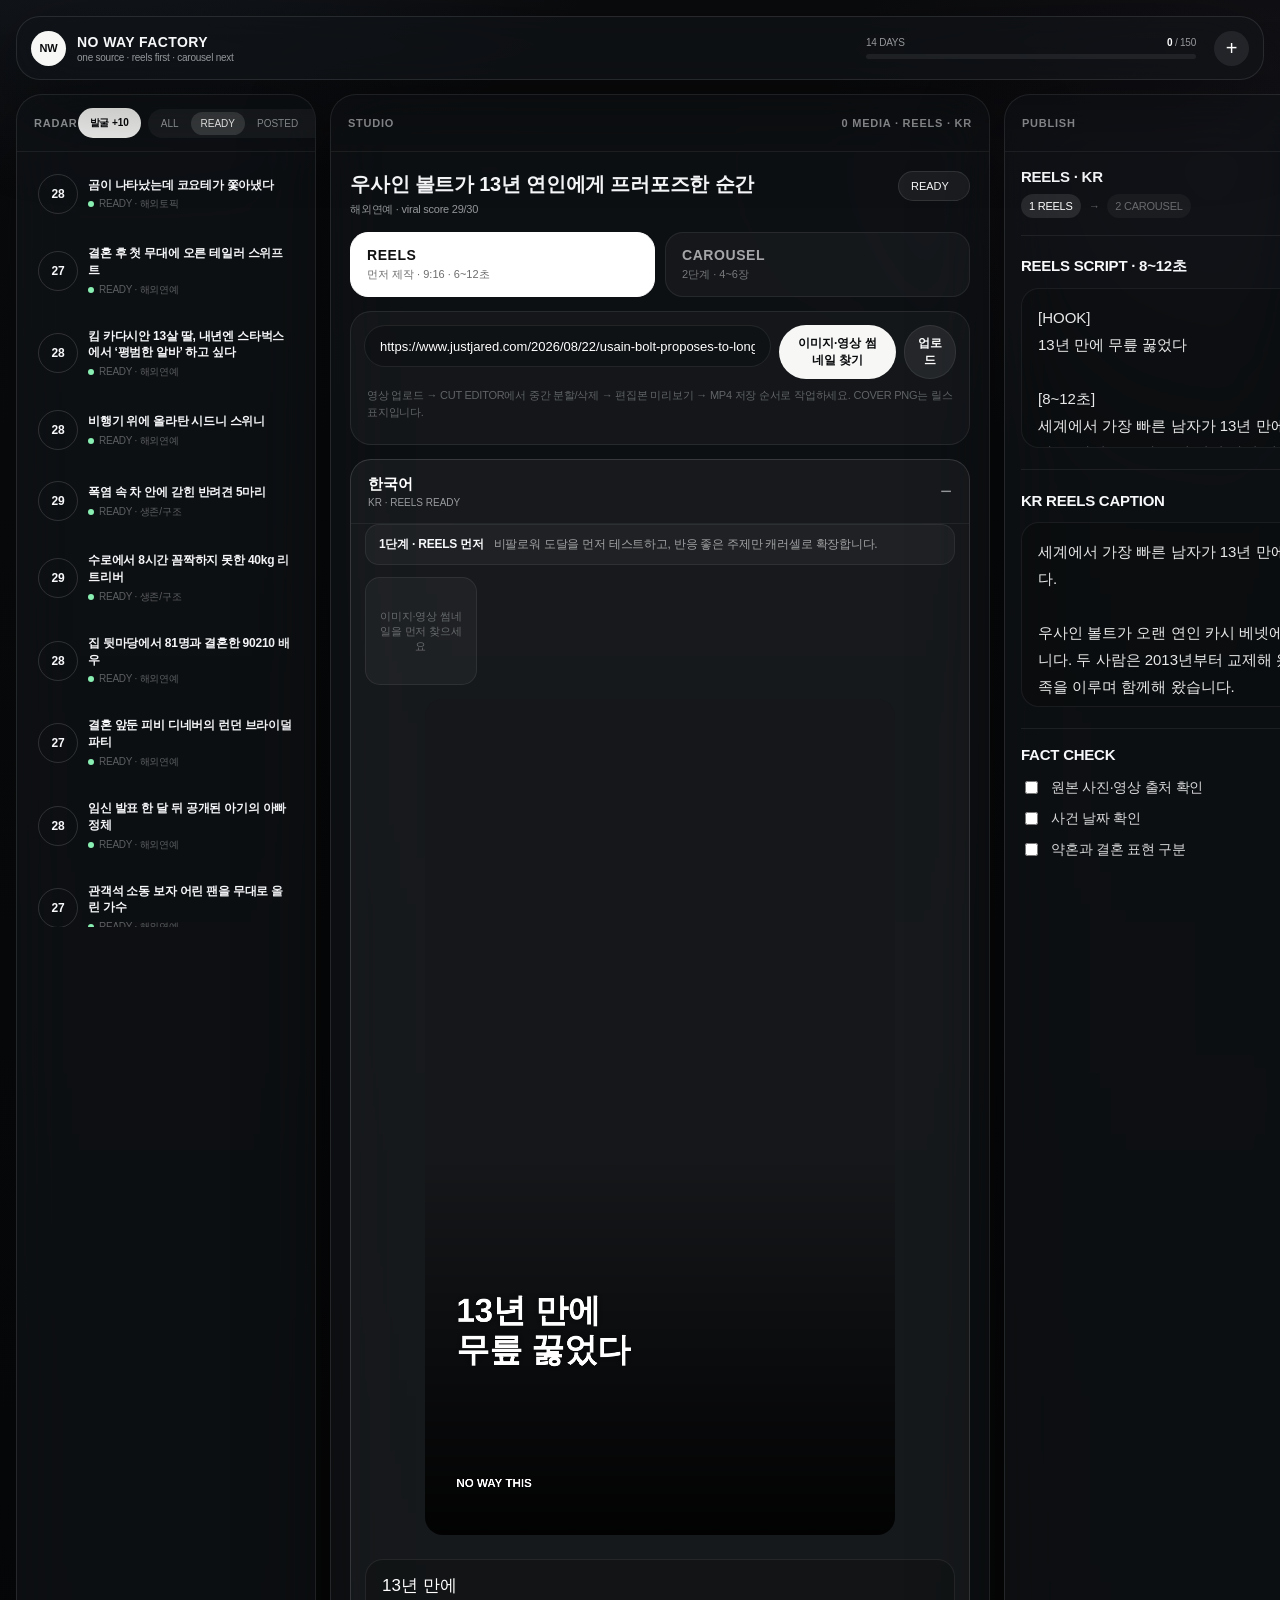
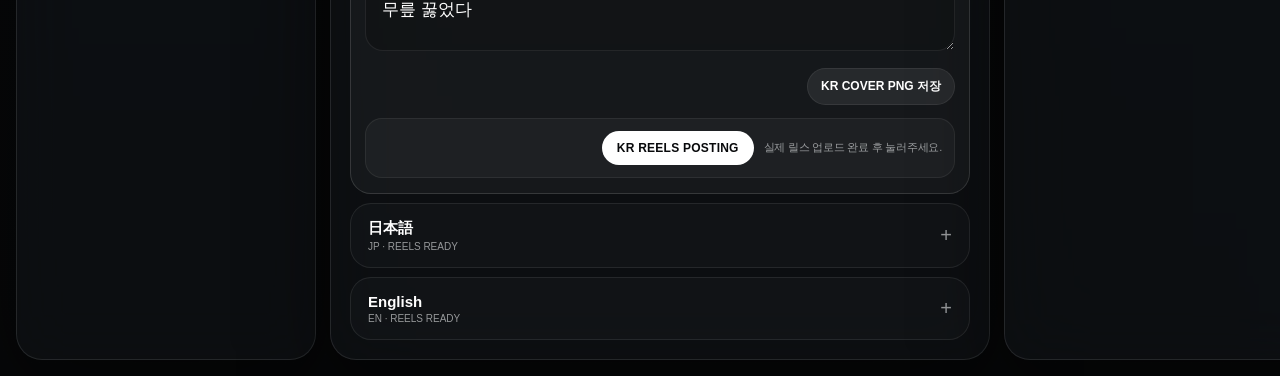
==== factory.html @ 7703262e "Load Aug 26 viral radar item" ====
<!doctype html>
<html lang="ko">
<head>
<meta charset="utf-8">
<meta name="viewport" content="width=device-width,initial-scale=1,viewport-fit=cover">
<meta name="theme-color" content="#08090b">
<title>NO WAY FACTORY</title>
<link rel="stylesheet" href="factory-v2.css?v=20260825-2140">
<link rel="stylesheet" href="factory-caption.css?v=20260825-2207">
<link rel="stylesheet" href="factory-posted.css?v=20260825-2217">
<link rel="stylesheet" href="factory-trash.css?v=20260825-2255">
<link rel="stylesheet" href="factory-lang3.css?v=20260825-2317">
<link rel="stylesheet" href="factory-discovery.css?v=20260825-2345">
<link rel="stylesheet" href="factory-format.css?v=20260825-2359">
<link rel="stylesheet" href="factory-video.css?v=20260826-0024">
<link rel="stylesheet" href="factory-editor-stable.css?v=20260826-0104">
<link rel="stylesheet" href="factory-carousel-all.css?v=20260826-0122">
<link rel="stylesheet" href="factory-mobile-ux.css?v=20260826-0723">
</head>
<body>
<div class="shell">
  <header class="top glass"><div class="brand"><div class="mark">NW</div><div><h1>NO WAY FACTORY</h1><p>one source · reels first · carousel next</p></div></div><div class="quota"><div class="quota-line"><span>14 DAYS</span><span><b id="count14">0</b> / 150</span></div><div class="track"><i id="quotaBar"></i></div></div><button class="circle" id="addBtn" aria-label="새 소재">+</button></header>
  <div class="layout"><aside class="panel glass radar"><div class="panel-head"><span>RADAR</span><div class="radar-head-actions"><button class="discover-btn" id="discoverBtn" onclick="discoverReadyTen()">발굴 +10</button><div class="segments"><button data-filter="ALL">ALL</button><button class="active" data-filter="READY">READY</button><button data-filter="POSTED">POSTED</button></div></div></div><div class="radar-list" id="radarList"></div></aside><main class="panel glass studio-panel"><div class="panel-head"><span>STUDIO</span><span id="imageCount">AUTO · MEDIA</span></div><div id="studio" class="studio"></div></main><aside class="panel glass publish-panel"><div class="panel-head"><span>PUBLISH</span><span id="publishState">READY</span></div><div id="publish" class="publish"></div></aside></div>
</div>
<div id="modal" class="modal"><div class="modal-card glass"><div class="modal-head"><h2>새 소재</h2><button class="circle" id="closeModal">×</button></div><div class="form"><label>제목<input id="newTitle" placeholder="무슨 일이 벌어졌는지 한 문장으로"></label><label>기사·원본 URL<input id="newSource" placeholder="https://..."></label><label>KR 헤드라인<textarea id="newKr" placeholder="한국어 · Enter로 줄바꿈"></textarea></label><label>JP 헤드라인<textarea id="newJp" placeholder="日本語 · Enterで改行"></textarea></label><label>EN 헤드라인<textarea id="newEn" placeholder="English · Enter for line breaks"></textarea></label><label>KR 캡션<textarea id="newCapKr" placeholder="권장 350~650자 · 첫줄 훅 → 사건 개요 → 디테일 → 팩트 → CTA"></textarea></label><label>JP 캡션<textarea id="newCapJp" placeholder="推奨 220〜500文字 · hook → context → detail → fact → CTA"></textarea></label><label>EN 캡션<textarea id="newCapEn" placeholder="Recommended 300–700 characters · hook → context → detail → fact → CTA"></textarea></label><div class="form-actions"><button class="primary" id="saveNew">추가하고 미디어 찾기</button></div></div></div></div>
<input id="fileInput" type="file" accept="image/*,video/*" hidden><div id="toast" class="toast"></div>
<script src="factory-v2.js?v=20260825-2140"></script><script src="factory-caption.js?v=20260825-2207"></script><script src="factory-posted.js?v=20260825-2255"></script><script src="factory-radar-20260825.js?v=20260825-2228"></script><script src="factory-radar-20260826.js?v=20260826-0757"></script><script src="factory-auto.js?v=20260826-0012"></script><script src="factory-live-radar.js?v=20260826-0356"></script><script src="factory-trash.js?v=20260825-2255"></script><script src="factory-lang3.js?v=20260825-2317"></script><script src="factory-discovery.js?v=20260826-0012"></script><script src="factory-workflow.js?v=20260825-2359"></script><script src="factory-video.js?v=20260826-0024"></script><script src="factory-editor-stable.js?v=20260826-0104"></script><script src="factory-reels-export-stable.js?v=20260826-0104"></script><script src="factory-carousel-all.js?v=20260826-0122"></script><script src="factory-carousel-savefix.js?v=20260826-0122"></script><script src="factory-mobile-ux.js?v=20260826-0723"></script>
</body></html>
---- factory-v2.css ----
:root{--bg:#07090b;--text:#f7f8fa;--muted:rgba(247,248,250,.58);--faint:rgba(247,248,250,.34);--line:rgba(255,255,255,.10);--glass:rgba(18,20,24,.60);--blue:#9fc6ff;--ok:#89efb2;--warn:#ffd786;--shadow:0 28px 90px rgba(0,0,0,.40)}
*{box-sizing:border-box}html{background:var(--bg)}body{margin:0;min-height:100vh;color:var(--text);font-family:-apple-system,BlinkMacSystemFont,"SF Pro Display","SF Pro Text","Helvetica Neue",Pretendard,Arial,sans-serif;background:radial-gradient(850px 560px at 8% -8%,rgba(89,119,158,.16),transparent 64%),radial-gradient(780px 560px at 100% 8%,rgba(110,91,133,.11),transparent 60%),linear-gradient(180deg,#0a0b0d,#060708);letter-spacing:-.015em}button,input,textarea,select{font:inherit}.shell{max-width:1640px;margin:auto;padding:16px}.glass{background:var(--glass);border:1px solid var(--line);box-shadow:var(--shadow);backdrop-filter:blur(32px) saturate(155%);-webkit-backdrop-filter:blur(32px) saturate(155%)}
.top{height:64px;position:sticky;top:10px;z-index:30;border-radius:24px;padding:0 14px;margin-bottom:14px;display:grid;grid-template-columns:1fr minmax(220px,330px) auto;gap:18px;align-items:center}.brand{display:flex;align-items:center;gap:11px}.mark{width:35px;height:35px;border-radius:50%;display:grid;place-items:center;background:#f7f8f6;color:#090a0c;font-size:11px;font-weight:900}.brand h1{font-size:14px;margin:0;letter-spacing:.03em}.brand p{font-size:10px;color:var(--muted);margin:2px 0 0}.quota-line{display:flex;justify-content:space-between;font-size:10px;color:var(--muted);margin-bottom:6px}.quota-line b{color:#fff}.track{height:5px;border-radius:999px;background:rgba(255,255,255,.07);overflow:hidden}.track i{display:block;width:0;height:100%;background:linear-gradient(90deg,#fff,#9fc6ff);border-radius:inherit}.circle,.primary,.soft,.tiny{border:0;cursor:pointer;transition:.18s}.circle{width:35px;height:35px;border-radius:50%;background:rgba(255,255,255,.08);color:#fff;font-size:20px}.circle:hover,.soft:hover{background:rgba(255,255,255,.14)}.primary{border-radius:999px;background:#f7f8f6;color:#08090b;padding:10px 15px;font-size:12px;font-weight:750}.primary:disabled{opacity:.45;cursor:wait}.soft{border:1px solid rgba(255,255,255,.07);border-radius:999px;background:rgba(255,255,255,.075);color:#fff;padding:9px 13px;font-size:12px;font-weight:650}.tiny{background:transparent;color:var(--blue);font-size:13px;padding:4px 0}.muted-small{font-size:11px;color:var(--muted)}
.layout{display:grid;grid-template-columns:300px minmax(660px,1fr) 430px;gap:14px}.panel{border-radius:26px;overflow:hidden;min-height:220px}.panel-head{height:57px;padding:0 17px;display:flex;align-items:center;justify-content:space-between;border-bottom:1px solid rgba(255,255,255,.07)}.panel-head>span{font-size:11px;color:var(--muted);font-weight:700;letter-spacing:.07em}.segments{display:flex;gap:2px;padding:3px;background:rgba(255,255,255,.05);border-radius:999px}.segments button{border:0;background:transparent;color:var(--muted);font-size:10px;padding:6px 10px;border-radius:999px;cursor:pointer}.segments button.active{background:rgba(255,255,255,.14);color:#fff}.radar-list{padding:8px;max-height:calc(100vh - 125px);overflow:auto}.radar-item{padding:13px 12px;border:1px solid transparent;border-radius:18px;cursor:pointer;margin-bottom:3px}.radar-item:hover{background:rgba(255,255,255,.04)}.radar-item.active{background:rgba(255,255,255,.075);border-color:rgba(255,255,255,.09)}.radar-row{display:flex;align-items:center;gap:10px}.score{width:40px;height:40px;border:1px solid rgba(255,255,255,.14);border-radius:50%;display:grid;place-items:center;font-size:12px;font-weight:750;flex:none}.radar-item.active .score{background:#f7f8f6;color:#090a0c}.radar-title{font-size:12px;font-weight:650;line-height:1.4}.radar-meta{margin-top:4px;color:var(--faint);font-size:10px}.dot{display:inline-block;width:6px;height:6px;border-radius:50%;margin-right:5px}.dot.READY{background:var(--ok)}.dot.HOLD{background:var(--warn)}.dot.POSTED{background:var(--blue)}.empty-list{padding:30px;color:var(--faint);font-size:11px;text-align:center}
.studio{padding:19px}.hero{display:flex;justify-content:space-between;align-items:flex-start;gap:12px;margin-bottom:15px}.hero h2{font-size:20px;line-height:1.3;margin:0 0 5px}.hero p{font-size:11px;color:var(--muted);margin:0}.status{appearance:none;border:1px solid var(--line);background:rgba(255,255,255,.06);color:#fff;border-radius:999px;padding:8px 12px;font-size:11px;outline:0}.source-box{border:1px solid rgba(255,255,255,.085);background:rgba(255,255,255,.032);border-radius:21px;padding:13px;margin-bottom:14px}.source-row{display:flex;gap:8px}.source-input{width:100%;height:42px;border:1px solid rgba(255,255,255,.08);background:rgba(0,0,0,.18);border-radius:999px;color:#fff;padding:0 15px;outline:0;font-size:13px}.source-hint{font-size:11px;color:var(--faint);margin:8px 3px 10px;line-height:1.55}.candidate-grid{display:grid;grid-template-columns:repeat(5,1fr);gap:8px;margin-top:10px}.candidate{height:108px;border-radius:15px;overflow:hidden;position:relative;border:1px solid rgba(255,255,255,.075);background:rgba(255,255,255,.035)}.candidate img{width:100%;height:100%;object-fit:cover;display:block}.candidate-badge{position:absolute;top:6px;left:6px;min-width:21px;text-align:center;padding:4px 6px;border-radius:999px;background:rgba(0,0,0,.62);color:#fff;font-size:9px;backdrop-filter:blur(8px)}.candidate-actions{position:absolute;left:6px;right:6px;bottom:6px;display:flex;gap:6px}.candidate-actions button{flex:1;border:1px solid rgba(255,255,255,.14);border-radius:999px;padding:7px 0;background:rgba(0,0,0,.67);color:#fff;font-size:10px;cursor:pointer;backdrop-filter:blur(8px)}.candidate-actions button.selected{background:#fff;color:#08090b;font-weight:800;border-color:#fff}.candidate-empty{display:grid;place-items:center;color:var(--faint);font-size:11px;padding:10px;text-align:center}
.preview-grid{display:grid;grid-template-columns:1fr 1fr;gap:12px}.preview-unit{min-width:0}.selection-head{display:flex;align-items:center;justify-content:space-between;margin:2px 2px 8px}.selection-head>div:first-child{display:flex;align-items:center;gap:8px}.selection-head b{font-size:13px}.selection-head span,.slide-count{font-size:11px;color:var(--muted)}.card{position:relative;aspect-ratio:4/5;border-radius:23px;overflow:hidden;background:#0b0d0f;border:1px solid rgba(255,255,255,.09);box-shadow:0 20px 60px rgba(0,0,0,.25)}.card canvas{width:100%;height:100%;display:block;touch-action:none}.lang{position:absolute;left:12px;top:12px;z-index:3;padding:6px 8px;border-radius:999px;background:rgba(0,0,0,.42);border:1px solid rgba(255,255,255,.08);font-size:10px}.drag-tip{position:absolute;right:12px;top:12px;z-index:3;padding:6px 8px;border-radius:999px;background:rgba(0,0,0,.3);font-size:9px;color:rgba(255,255,255,.62)}.selected-strip{display:flex;gap:7px;margin-top:8px;overflow-x:auto;padding:2px 1px 5px;min-height:64px}.slide-thumb{position:relative;width:52px;height:60px;flex:none;padding:0;border:1px solid rgba(255,255,255,.10);border-radius:10px;background:#111;overflow:hidden;cursor:pointer}.slide-thumb img{width:100%;height:100%;object-fit:cover}.slide-thumb span{position:absolute;right:4px;bottom:4px;width:17px;height:17px;border-radius:50%;display:grid;place-items:center;background:rgba(0,0,0,.75);color:#fff;font-size:8px}.slide-thumb.active{outline:2px solid #fff;outline-offset:1px}.no-selection{height:56px;display:flex;align-items:center;color:var(--faint);font-size:10px;padding-left:4px}.eyebrow{margin:15px 0 8px;color:var(--faint);font-size:11px;letter-spacing:.08em;text-transform:uppercase}.hook-row{display:flex;gap:7px;overflow:auto;padding-bottom:2px}.hook-row button{border:1px solid rgba(255,255,255,.07);background:rgba(255,255,255,.045);color:var(--muted);border-radius:999px;padding:10px 13px;font-size:13px;white-space:nowrap;cursor:pointer}.hook-row button.active{background:rgba(255,255,255,.13);color:#fff}.headline-grid{display:grid;grid-template-columns:1fr 1fr;gap:9px;margin-top:10px}.headline{width:100%;min-height:92px;border:1px solid rgba(255,255,255,.08);background:rgba(0,0,0,.17);border-radius:18px;color:#fff;padding:14px 16px;outline:0;resize:vertical;font-size:17px;line-height:1.45}.headline:focus,.source-input:focus,.caption:focus{border-color:rgba(255,255,255,.2)}.font-control{display:grid;grid-template-columns:auto 1fr auto;align-items:center;gap:10px;margin:8px 4px 0;color:var(--muted);font-size:11px}.font-control input[type=range]{width:100%;accent-color:#fff}.font-control output{min-width:42px;text-align:right;color:#fff;font-variant-numeric:tabular-nums}.download-row{display:flex;justify-content:flex-end;gap:8px;margin-top:13px}
.publish{padding:16px;max-height:calc(100vh - 125px);overflow:auto}.section{padding-bottom:17px;margin-bottom:17px;border-bottom:1px solid rgba(255,255,255,.07)}.section:last-child{border:0;margin:0}.section-head{display:flex;align-items:center;justify-content:space-between;margin-bottom:9px}.section-head b{font-size:15px}.caption{width:100%;min-height:185px;border:1px solid rgba(255,255,255,.065);background:rgba(0,0,0,.15);border-radius:18px;color:rgba(255,255,255,.91);padding:15px 16px;resize:vertical;outline:0;font-size:15px;line-height:1.8}.music{display:flex;align-items:center;justify-content:space-between;gap:8px;padding:11px 0;border-bottom:1px solid rgba(255,255,255,.05);font-size:14px}.music:last-child{border:0}.checks label{display:flex;align-items:center;gap:10px;padding:6px 0;font-size:14px;color:rgba(255,255,255,.84)}.checks input{accent-color:#fff}.guide{font-size:13px;line-height:1.85;color:var(--muted)}
.modal{position:fixed;inset:0;z-index:100;background:rgba(0,0,0,.68);backdrop-filter:blur(16px);display:none;align-items:center;justify-content:center;padding:18px}.modal.open{display:flex}.modal-card{width:min(620px,100%);max-height:92vh;overflow:auto;border-radius:30px;padding:20px}.modal-head{display:flex;align-items:center;justify-content:space-between;margin-bottom:15px}.modal-head h2{margin:0;font-size:18px}.form{display:grid;gap:10px}.form label{display:grid;gap:5px;color:var(--muted);font-size:11px}.form input,.form textarea{width:100%;border:1px solid rgba(255,255,255,.08);background:rgba(0,0,0,.18);color:#fff;border-radius:15px;padding:11px 12px;outline:0;font-size:13px}.form textarea{min-height:88px;resize:vertical}.two{display:grid;grid-template-columns:1fr 1fr;gap:8px}.form-actions{display:flex;justify-content:flex-end;margin-top:4px}.toast{position:fixed;left:50%;bottom:25px;z-index:150;transform:translate(-50%,18px);opacity:0;pointer-events:none;background:#f7f8f6;color:#090a0c;padding:10px 15px;border-radius:999px;font-size:12px;font-weight:750;transition:.2s}.toast.show{opacity:1;transform:translate(-50%,0)}
@media(max-width:1240px){.layout{grid-template-columns:260px 1fr}.publish-panel{grid-column:1/-1}.publish{max-height:none}.radar-list{max-height:700px}}
@media(max-width:760px){.shell{padding:8px}.top{top:6px;grid-template-columns:1fr auto}.quota{display:none}.brand p{display:none}.layout{display:block}.panel{margin-bottom:8px;border-radius:22px}.radar-list{max-height:260px}.studio{padding:13px}.source-row{display:grid;grid-template-columns:1fr auto auto}.candidate-grid{grid-template-columns:repeat(2,1fr)}.preview-grid{grid-template-columns:1fr}.card{border-radius:17px}.drag-tip{display:none}.headline-grid,.two{grid-template-columns:1fr}.headline{font-size:16px}.publish{max-height:none}.caption{font-size:16px}.font-control{font-size:12px}}
---- factory-caption.css ----
.caption-toolbar{display:flex;align-items:center;justify-content:space-between;gap:10px;margin:-1px 2px 9px}.caption-quality{display:flex;align-items:center;gap:7px;flex-wrap:wrap}.caption-count{font-size:12px;color:#fff;font-variant-numeric:tabular-nums}.quality-pill{font-size:10px;padding:4px 7px;border-radius:999px;border:1px solid rgba(255,255,255,.08);background:rgba(255,255,255,.05);color:var(--muted)}.quality-pill.good{color:var(--ok);border-color:rgba(137,239,178,.22);background:rgba(137,239,178,.07)}.quality-pill.short{color:var(--warn);border-color:rgba(255,215,134,.2);background:rgba(255,215,134,.06)}.quality-pill.long{color:#ffb3b3;border-color:rgba(255,155,155,.18);background:rgba(255,155,155,.06)}.caption-rule{font-size:10px;color:var(--faint)}.caption-format{border:0;background:transparent;color:var(--blue);font-size:12px;cursor:pointer;padding:4px 0;white-space:nowrap}.caption-format:hover{color:#fff}.caption-tip{margin-top:8px;padding:10px 11px;border-radius:13px;background:rgba(255,255,255,.035);border:1px solid rgba(255,255,255,.055);font-size:11px;line-height:1.65;color:var(--muted)}.caption-tip b{color:#fff;font-weight:650}.caption-progress{height:3px;background:rgba(255,255,255,.06);border-radius:999px;overflow:hidden;margin-top:8px}.caption-progress i{display:block;height:100%;border-radius:inherit;background:linear-gradient(90deg,#9fc6ff,#89efb2);transition:.2s}.caption-firstline{font-size:10px;color:var(--faint);margin-top:5px}.caption-benchmark{padding:13px;border-radius:16px;background:rgba(255,255,255,.03);border:1px solid rgba(255,255,255,.055);font-size:12px;line-height:1.75;color:var(--muted)}.caption-benchmark b{color:#fff}.caption-structure{display:grid;grid-template-columns:repeat(5,1fr);gap:5px;margin-top:9px}.caption-structure span{font-size:9px;text-align:center;padding:7px 4px;border-radius:9px;background:rgba(255,255,255,.04);color:var(--faint);border:1px solid rgba(255,255,255,.045)}@media(max-width:760px){.caption-toolbar{align-items:flex-start;flex-direction:column}.caption{min-height:260px}.caption-structure{grid-template-columns:repeat(3,1fr)}.caption-count{font-size:13px}.caption-format{font-size:13px}}
---- factory-posted.css ----
.radar-copy{min-width:0;flex:1}.posted-meta{display:flex;flex-wrap:wrap;gap:5px;margin-top:7px}.post-chip{display:inline-flex;align-items:center;justify-content:center;min-height:22px;padding:4px 7px;border-radius:999px;border:1px solid rgba(255,255,255,.10);background:rgba(255,255,255,.055);font-size:9px;font-weight:750;letter-spacing:.02em;color:rgba(255,255,255,.82)}.post-chip.kr{border-color:rgba(137,239,178,.22);color:#9df3bd;background:rgba(137,239,178,.07)}.post-chip.jp{border-color:rgba(159,198,255,.24);color:#acd0ff;background:rgba(159,198,255,.07)}.posted-history{border:1px solid rgba(255,255,255,.075);border-radius:18px;padding:14px!important;background:rgba(255,255,255,.025)}.posted-history-list{display:grid;gap:7px;margin-bottom:10px}.posted-history-row{display:grid;grid-template-columns:auto auto 1fr;align-items:center;gap:9px;min-height:34px;padding:6px 8px;border-radius:12px;background:rgba(255,255,255,.035);font-size:12px}.posted-history-row b{font-size:12px}.posted-history-row>span:last-child{justify-self:end;color:var(--muted);font-variant-numeric:tabular-nums}@media(max-width:760px){.post-chip{font-size:10px}.posted-history-row{font-size:13px}}
---- factory-trash.css ----
.trash-hover{position:absolute;right:12px;top:50%;transform:translateY(-50%) scale(.9);width:34px;height:34px;border:1px solid rgba(255,255,255,.16);border-radius:50%;background:rgba(255,255,255,.96);display:grid;place-items:center;opacity:0;pointer-events:none;transition:.18s;z-index:5}.radar-item:hover .trash-hover{opacity:1;pointer-events:auto;transform:translateY(-50%) scale(1)}.trash-hover svg{width:17px;height:17px;fill:#0b0c0e}.trash-modal{position:fixed;inset:0;z-index:1000;background:rgba(0,0,0,.68);backdrop-filter:blur(15px);display:none;align-items:center;justify-content:center;padding:18px}.trash-modal.open{display:flex}.trash-dialog{width:min(560px,100%);border-radius:28px;padding:22px}.trash-dialog h3{margin:0 0 8px;font-size:20px}.trash-dialog p{margin:0 0 16px;color:var(--muted);font-size:13px;line-height:1.6}.trash-reasons{display:flex;flex-wrap:wrap;gap:8px;margin-bottom:12px}.trash-reasons button{border:1px solid rgba(255,255,255,.09);background:rgba(255,255,255,.05);color:var(--muted);border-radius:999px;padding:9px 12px;cursor:pointer}.trash-reasons button.active{background:#fff;color:#090a0c;font-weight:750}.trash-dialog textarea{width:100%;min-height:110px;border:1px solid rgba(255,255,255,.08);background:rgba(0,0,0,.2);color:#fff;border-radius:16px;padding:13px;resize:vertical;outline:0}.trash-actions{display:flex;justify-content:flex-end;gap:8px;margin-top:12px}.trash-note{font-size:11px;line-height:1.55;color:var(--muted);margin-top:7px}.restore-btn{margin-top:9px;border:1px solid rgba(255,255,255,.1);background:rgba(255,255,255,.07);color:#fff;border-radius:999px;padding:7px 10px;font-size:11px;cursor:pointer}.posting-action{margin-top:12px;padding:13px;border:1px solid rgba(255,255,255,.08);background:rgba(255,255,255,.035);border-radius:18px;display:flex;align-items:center;justify-content:flex-end;gap:12px}.posting-action span{font-size:11px;color:var(--muted)}.posting-btn{border:0;border-radius:999px;padding:12px 22px;background:#fff;color:#090a0c;font-weight:850;cursor:pointer;letter-spacing:.02em}.posting-btn.posted{background:rgba(137,239,178,.13);color:var(--ok);border:1px solid rgba(137,239,178,.3)}
---- factory-lang3.css ----
.language-accordion{display:grid;gap:9px;margin-top:14px}.lang-acc-item{border:1px solid rgba(255,255,255,.085);background:rgba(255,255,255,.025);border-radius:21px;overflow:hidden}.lang-acc-item.open{background:rgba(255,255,255,.045);border-color:rgba(255,255,255,.14)}.lang-acc-head{width:100%;border:0;background:transparent;color:#fff;padding:15px 17px;display:flex;align-items:center;justify-content:space-between;text-align:left;cursor:pointer}.lang-acc-head span{display:grid;gap:3px}.lang-acc-head b{font-size:15px}.lang-acc-head small{font-size:10px;color:var(--muted);font-weight:500}.lang-acc-head i{font-style:normal;font-size:20px;color:var(--muted)}.lang-body{padding:0 14px 15px;border-top:1px solid rgba(255,255,255,.06)}.lang-hint{margin:12px 2px}.single-preview{max-width:520px;margin:14px auto 0}.single-headline{margin-top:10px}.status-static{display:inline-block}.posting-action{margin-top:13px;display:flex;align-items:center;gap:10px;padding:12px;border-radius:17px;background:rgba(255,255,255,.035);border:1px solid rgba(255,255,255,.07)}.posting-action span{font-size:11px;color:var(--muted);line-height:1.5}.posting-btn{border:0;border-radius:999px;background:#fff;color:#08090b;padding:10px 15px;font-size:12px;font-weight:800;cursor:pointer;white-space:nowrap}.posting-btn.posted{background:rgba(137,239,178,.13);color:#a7f5c3;border:1px solid rgba(137,239,178,.22)}.post-chip.en,.post-chip.kr,.post-chip.jp{display:inline-flex;align-items:center;padding:5px 8px;border-radius:999px;background:rgba(255,255,255,.07);font-size:10px;margin:3px 3px 0 0}.candidate-actions button{min-width:0}.posted-history-row{display:grid;grid-template-columns:auto 1fr auto;align-items:center;gap:8px;padding:8px 0;border-bottom:1px solid rgba(255,255,255,.05);font-size:12px}.posted-history-row:last-child{border:0}@media(max-width:760px){.lang-body{padding:0 10px 12px}.lang-acc-head{padding:14px}.single-preview{max-width:none}.posting-action{align-items:flex-start;flex-direction:column}}
---- factory-discovery.css ----
.radar-head-actions{display:flex;align-items:center;gap:7px}.discover-btn{border:1px solid rgba(255,255,255,.13);background:#f7f8f6;color:#090a0c;border-radius:999px;padding:7px 11px;font-size:10px;font-weight:850;letter-spacing:-.01em;cursor:pointer;white-space:nowrap;transition:.18s}.discover-btn:hover{transform:translateY(-1px);box-shadow:0 8px 24px rgba(255,255,255,.09)}.discover-btn:disabled{opacity:.48;cursor:wait;transform:none}.discover-btn .discover-spin{display:inline-block;width:9px;height:9px;margin-right:5px;border:1.5px solid rgba(0,0,0,.28);border-top-color:#090a0c;border-radius:50%;vertical-align:-1px;animation:discoverSpin .7s linear infinite}@keyframes discoverSpin{to{transform:rotate(360deg)}}.discovery-badge{display:inline-flex;align-items:center;gap:4px;margin-left:5px;color:var(--ok);font-size:9px;font-weight:750}.discovery-badge:before{content:'';width:5px;height:5px;border-radius:50%;background:var(--ok)}@media(max-width:760px){.panel-head{gap:7px}.radar-head-actions{gap:4px}.discover-btn{padding:7px 9px}.segments button{padding:6px 8px}}
---- factory-format.css ----
.format-switch{display:grid;grid-template-columns:1fr 1fr;gap:10px;margin:0 0 14px}.format-switch button{border:1px solid rgba(255,255,255,.08);background:rgba(255,255,255,.035);color:rgba(255,255,255,.62);border-radius:18px;padding:14px 16px;text-align:left;cursor:pointer}.format-switch button span{display:block;font-size:14px;font-weight:900;letter-spacing:.04em}.format-switch button small{display:block;margin-top:4px;font-size:11px;color:rgba(255,255,255,.42)}.format-switch button.active{background:#fff;color:#111;border-color:#fff}.format-switch button.active small{color:rgba(0,0,0,.58)}
.workflow-callout{display:flex;align-items:center;gap:10px;flex-wrap:wrap;padding:11px 13px;border-radius:14px;margin-bottom:12px;font-size:12px}.workflow-callout b{font-size:12px}.workflow-callout span{color:rgba(255,255,255,.58)}.workflow-callout.reels{background:rgba(94,156,255,.08);border:1px solid rgba(94,156,255,.16)}.workflow-callout.carousel{background:rgba(104,255,190,.07);border:1px solid rgba(104,255,190,.14)}
.format-reels .card,.reels-card{aspect-ratio:9/16;max-width:470px;margin-left:auto;margin-right:auto}.format-reels canvas{aspect-ratio:9/16}.carousel-builder{margin-top:12px;padding:12px;border:1px solid rgba(255,255,255,.07);border-radius:16px;background:rgba(255,255,255,.025)}.slide-copy{min-height:86px;margin-top:8px}.reel-script{min-height:160px}
.performance-grid{display:grid;grid-template-columns:1fr 1fr;gap:8px;margin-top:10px}.performance-grid label{font-size:11px;color:rgba(255,255,255,.55)}.performance-grid input{display:block;width:100%;margin-top:5px;border:1px solid rgba(255,255,255,.08);background:rgba(255,255,255,.04);color:#fff;border-radius:10px;padding:10px}.performance-actions{display:flex;gap:8px;flex-wrap:wrap;margin-top:12px}.expand-state{font-size:11px;padding:4px 8px;border-radius:999px;background:rgba(255,255,255,.05)}.expand-state.good{color:#86f5bd;background:rgba(76,221,142,.1)}.expand-state.watch{color:#ffd98b;background:rgba(255,190,70,.1)}.expand-state.muted{color:rgba(255,255,255,.42)}
.flow-mini{display:flex;align-items:center;gap:8px;font-size:11px;color:rgba(255,255,255,.35)}.flow-mini span{padding:6px 8px;border-radius:999px;background:rgba(255,255,255,.04)}.flow-mini span.active{color:#fff;background:rgba(255,255,255,.1)}.flow-mini span.done{color:#86f5bd;background:rgba(76,221,142,.09)}.format-chips{display:flex;align-items:center;gap:5px;margin-top:7px}.format-chips span{font-size:9px;font-weight:800;padding:3px 6px;border-radius:999px;background:rgba(255,255,255,.06);color:rgba(255,255,255,.45)}.format-chips span.done{color:#82efb5;background:rgba(80,220,145,.1)}.format-chips small{font-size:9px;color:rgba(255,255,255,.35)}
@media(max-width:760px){.format-switch{grid-template-columns:1fr}.performance-grid{grid-template-columns:1fr 1fr}.performance-actions button{flex:1}.format-reels .card,.reels-card{max-width:100%}}
.format-switch button b{display:block;font-size:14px;font-weight:900;letter-spacing:.04em}.workflow-callout{background:rgba(255,255,255,.035);border:1px solid rgba(255,255,255,.07)}.reel-candidates{display:grid;grid-template-columns:repeat(5,minmax(0,1fr));gap:8px;margin:12px 0}.reel-candidate{position:relative;border:1px solid rgba(255,255,255,.07);background:rgba(255,255,255,.03);padding:0;border-radius:12px;overflow:hidden;cursor:pointer;aspect-ratio:4/5}.reel-candidate img{width:100%;height:100%;object-fit:cover;display:block}.reel-candidate span{position:absolute;left:6px;bottom:6px;background:rgba(0,0,0,.66);color:#fff;border-radius:999px;padding:3px 6px;font-size:9px}.reel-candidate.selected{border:2px solid #fff}.reel-preview{width:min(470px,100%);margin:14px auto}.reel-preview canvas{width:100%;display:block;aspect-ratio:9/16;border-radius:18px;background:#15171a}.carousel-workflow{margin-top:14px;padding:14px;border:1px solid rgba(255,255,255,.07);border-radius:18px;background:rgba(255,255,255,.025)}
@media(max-width:760px){.reel-candidates{grid-template-columns:repeat(3,minmax(0,1fr))}}
---- factory-video.css ----
.video-player-box{margin:0 0 14px;padding:12px;border:1px solid rgba(255,255,255,.09);border-radius:18px;background:rgba(255,255,255,.035)}.video-player-head{display:flex;align-items:center;justify-content:space-between;gap:12px;margin-bottom:9px}.video-player-head b{font-size:12px}.video-player-head span{font-size:10px;color:rgba(255,255,255,.48);overflow:hidden;text-overflow:ellipsis;white-space:nowrap}.video-player-box video{display:block;width:100%;max-height:620px;aspect-ratio:9/16;object-fit:contain;background:#000;border-radius:14px}.video-player-actions{display:flex;align-items:center;gap:10px;flex-wrap:wrap;margin-top:10px}.video-player-actions span{font-size:10px;color:rgba(255,255,255,.45)}.video-cover-canvas{margin-top:12px}.reel-candidate{position:relative}.video-upload-badge{position:absolute;left:7px;top:7px;padding:4px 6px;border-radius:999px;background:rgba(0,0,0,.78);color:#fff;font-size:8px;font-weight:900;font-style:normal;letter-spacing:.08em;border:1px solid rgba(255,255,255,.18);pointer-events:none}.candidate-badge{white-space:nowrap}.source-hint.video-support{color:rgba(255,255,255,.7)}@media(max-width:760px){.video-player-box video{max-height:70vh}.video-player-actions .soft{width:100%}}
---- factory-editor-stable.css ----
.nwf-editor{margin:16px 0;padding:14px;border:1px solid rgba(255,255,255,.09);border-radius:18px;background:#111318;overflow:hidden}.nwf-edit-head,.nwf-edit-toolbar,.nwf-edit-foot,.nwf-preview-box{display:flex;align-items:center;justify-content:space-between;gap:12px}.nwf-edit-head>div{display:flex;flex-direction:column;gap:3px}.nwf-edit-head b{font-size:13px}.nwf-edit-head span,.nwf-edit-head small,.nwf-preview-box small,.nwf-edit-foot small{font-size:10px;color:rgba(255,255,255,.48)}.nwf-edit-head strong{font-size:12px;color:#fff}.nwf-edit-toolbar{margin:12px 0 10px;padding:8px;border-radius:12px;background:rgba(255,255,255,.035);justify-content:flex-start}.nwf-edit-toolbar span{flex:1}.nwf-edit-toolbar button{border:1px solid rgba(255,255,255,.08);background:rgba(255,255,255,.055);color:#fff;border-radius:9px;padding:8px 11px;font-size:10px;font-weight:800;cursor:pointer}.nwf-edit-toolbar button:first-child{background:#fff;color:#111}.nwf-preview-box{align-items:flex-start;margin-bottom:12px}.nwf-preview-box video{width:220px;max-height:390px;border-radius:14px;background:#000}.nwf-preview-box>div{flex:1;display:flex;flex-direction:column;gap:6px;padding-top:4px}.nwf-preview-box b{font-size:11px;line-height:1.55}.nwf-timeline-scroll{overflow-x:auto;overflow-y:hidden;padding:0 0 8px;scrollbar-width:thin}.nwf-ruler{height:24px;position:relative;border-bottom:1px solid rgba(255,255,255,.06)}.nwf-ruler i{position:absolute;top:5px;font-style:normal;font-size:8px;color:rgba(255,255,255,.35);transform:translateX(-50%)}.nwf-ruler i:after{content:"";position:absolute;width:1px;height:6px;background:rgba(255,255,255,.15);left:50%;top:10px}.nwf-track-wrap{position:relative;min-height:92px;padding-top:11px}.nwf-timeline-track{display:flex;align-items:stretch;height:72px;position:relative}.nwf-clip{position:relative;flex:0 0 auto;min-width:28px;height:68px;border:2px solid transparent;border-radius:9px;overflow:hidden;background-color:#24272d;background-repeat:repeat-x;background-position:center;background-size:auto 100%;cursor:pointer;box-shadow:inset 0 0 0 999px rgba(0,0,0,.22)}.nwf-clip+.nwf-clip{margin-left:3px}.nwf-clip.selected{border-color:#fff;box-shadow:inset 0 0 0 999px rgba(0,0,0,.08)}.nwf-clip>em{position:absolute;left:10px;top:7px;width:20px;height:20px;border-radius:99px;background:rgba(0,0,0,.65);display:flex;align-items:center;justify-content:center;color:#fff;font-size:9px;font-style:normal;font-weight:900}.nwf-clip-time{position:absolute;left:9px;bottom:7px;border-radius:6px;background:rgba(0,0,0,.65);padding:3px 5px;font-size:8px}.nwf-handle{position:absolute;z-index:5;top:0;bottom:0;width:12px;border:0;background:rgba(255,255,255,.95);cursor:ew-resize;opacity:0}.nwf-clip.selected .nwf-handle{opacity:1}.nwf-handle.left{left:0}.nwf-handle.right{right:0}.nwf-order{position:absolute;right:7px;top:7px;display:flex;gap:3px;opacity:0}.nwf-clip.selected .nwf-order{opacity:1}.nwf-order button{width:24px;height:24px;border:0;border-radius:6px;background:rgba(0,0,0,.64);color:#fff;font-size:10px;cursor:pointer}.nwf-order button:disabled{opacity:.3}.nwf-playhead{position:absolute;top:0;bottom:0;width:2px;background:#fff;pointer-events:none;z-index:20}.nwf-playhead i{position:absolute;width:12px;height:12px;border-radius:3px;background:#fff;left:-5px;top:-4px;transform:rotate(45deg)}.nwf-edit-foot{margin-top:12px;align-items:flex-end}.nwf-edit-foot>div{display:flex;flex-direction:column;gap:4px}.nwf-edit-foot b{font-size:10px}.nwf-export{border:0;border-radius:999px;background:#fff;color:#111;padding:11px 16px;font-size:11px;font-weight:900;cursor:pointer}.nwf-export:disabled{opacity:.5}.nwf-export-status{position:relative;overflow:hidden;margin-top:10px;min-height:30px;border-radius:10px;background:rgba(255,255,255,.035);display:flex;align-items:center}.nwf-export-status i{position:absolute;left:0;top:0;bottom:0;width:0;background:rgba(112,255,176,.14);transition:width .2s}.nwf-export-status span{position:relative;z-index:1;padding:7px 9px;font-size:9px;color:rgba(255,255,255,.46)}@media(max-width:760px){.nwf-edit-head{align-items:flex-start}.nwf-preview-box{flex-direction:column}.nwf-preview-box video{width:100%;max-height:52vh}.nwf-edit-toolbar{overflow-x:auto;justify-content:flex-start}.nwf-edit-toolbar button{white-space:nowrap}.nwf-edit-toolbar span{display:none}.nwf-edit-foot{flex-direction:column;align-items:stretch}.nwf-export{width:100%}.nwf-order{opacity:1}.nwf-handle{width:16px}.nwf-clip.selected .nwf-handle{opacity:1}}
---- factory-carousel-all.css ----
.carousel-all-editor{margin:18px 0 6px;padding:16px;border:1px solid rgba(255,255,255,.09);border-radius:20px;background:rgba(255,255,255,.025)}.carousel-all-head{display:flex;align-items:flex-start;justify-content:space-between;gap:14px;margin-bottom:14px}.carousel-all-head>div{display:flex;flex-direction:column;gap:4px}.carousel-all-head b{font-size:13px;letter-spacing:.02em}.carousel-all-head span{font-size:10px;color:rgba(255,255,255,.48);line-height:1.5}.carousel-all-count{display:flex;align-items:center;gap:6px;flex:0 0 auto}.carousel-all-count strong{font-size:18px}.carousel-all-count small{font-size:10px;color:rgba(255,255,255,.42)}.carousel-all-empty{padding:24px 16px;text-align:center;border:1px dashed rgba(255,255,255,.1);border-radius:16px;font-size:11px;color:rgba(255,255,255,.45);line-height:1.7}.carousel-slide-list{display:flex;flex-direction:column;gap:18px}.carousel-slide-editor{border:1px solid rgba(255,255,255,.08);border-radius:18px;background:rgba(255,255,255,.025);overflow:hidden}.carousel-slide-editor.active{border-color:rgba(255,255,255,.22)}.carousel-slide-top{display:flex;align-items:center;justify-content:space-between;gap:10px;padding:10px 12px;border-bottom:1px solid rgba(255,255,255,.06)}.carousel-slide-title{display:flex;align-items:center;gap:9px}.carousel-slide-num{width:26px;height:26px;border-radius:999px;background:#fff;color:#111;display:flex;align-items:center;justify-content:center;font-size:10px;font-weight:900}.carousel-slide-title>div{display:flex;flex-direction:column;gap:2px}.carousel-slide-title b{font-size:11px}.carousel-slide-title small{font-size:9px;color:rgba(255,255,255,.42)}.carousel-slide-actions{display:flex;align-items:center;gap:5px}.carousel-slide-actions button{height:30px;min-width:30px;padding:0 8px;border:1px solid rgba(255,255,255,.08);border-radius:9px;background:rgba(255,255,255,.05);color:#fff;font-size:10px;cursor:pointer}.carousel-slide-actions button:disabled{opacity:.25;cursor:default}.carousel-slide-actions .remove{color:#ffb0b0}.carousel-slide-body{display:grid;grid-template-columns:minmax(260px,44%) 1fr;gap:16px;padding:12px}.carousel-slide-preview{position:relative;min-width:0}.carousel-slide-canvas-wrap{position:relative;overflow:hidden;border-radius:14px;background:#111;aspect-ratio:4/5}.carousel-slide-canvas-wrap canvas{display:block;width:100%;height:100%;touch-action:none;cursor:grab}.carousel-slide-canvas-wrap canvas:active{cursor:grabbing}.carousel-slide-badge{position:absolute;left:9px;top:9px;padding:5px 7px;border-radius:8px;background:rgba(0,0,0,.62);backdrop-filter:blur(10px);font-size:9px;font-weight:800}.carousel-preview-tip{font-size:9px;color:rgba(255,255,255,.38);padding:7px 2px 0}.carousel-slide-edit{display:flex;flex-direction:column;gap:10px;min-width:0}.carousel-text-label{display:flex;flex-direction:column;gap:6px;font-size:9px;color:rgba(255,255,255,.48);text-transform:uppercase;letter-spacing:.08em}.carousel-slide-text{width:100%;min-height:104px;resize:vertical;box-sizing:border-box;border:1px solid rgba(255,255,255,.09);border-radius:13px;background:rgba(0,0,0,.18);color:#fff;padding:11px 12px;font:inherit;font-size:13px;line-height:1.5;outline:none}.carousel-slide-text:focus{border-color:rgba(255,255,255,.25)}.carousel-control-group{padding:11px 12px;border:1px solid rgba(255,255,255,.07);border-radius:13px;background:rgba(0,0,0,.12);display:flex;flex-direction:column;gap:10px}.carousel-control-title{display:flex;align-items:center;justify-content:space-between;gap:10px}.carousel-control-title b{font-size:10px}.carousel-control-title span{font-size:8px;color:rgba(255,255,255,.38)}.carousel-control{display:grid;grid-template-columns:94px minmax(0,1fr);align-items:center;gap:10px}.carousel-control>span{display:flex;align-items:center;justify-content:space-between;gap:6px;font-size:9px;color:rgba(255,255,255,.58)}.carousel-control output{font-size:9px;font-weight:800;color:#fff}.carousel-control input[type=range]{width:100%;min-width:0;accent-color:#fff}.carousel-align{display:grid;grid-template-columns:repeat(3,1fr);gap:5px}.carousel-align button,.carousel-crop-row button{border:1px solid rgba(255,255,255,.08);background:rgba(255,255,255,.05);color:#fff;border-radius:9px;padding:7px 9px;font-size:9px;cursor:pointer}.carousel-align button.active{background:#fff;color:#111;font-weight:800}.carousel-crop-row{display:flex;align-items:center;gap:7px;flex-wrap:wrap}.carousel-slide-save{margin-top:auto;display:flex;gap:7px}.carousel-slide-save button{flex:1;border:1px solid rgba(255,255,255,.08);background:rgba(255,255,255,.07);color:#fff;border-radius:10px;padding:10px;font-size:10px;cursor:pointer}.carousel-all-editor+.carousel-workflow,.carousel-workflow{display:none!important}.carousel-all-mode .single-preview,.carousel-all-mode .hook-row,.carousel-all-mode textarea.single-headline,.carousel-all-mode .font-control,.carousel-all-mode .eyebrow{display:none!important}.carousel-all-mode .download-row{margin-top:14px}.carousel-all-mode .download-row:before{content:'선택한 슬라이드 전체 저장';font-size:9px;color:rgba(255,255,255,.42);margin-right:8px}@media(max-width:760px){.carousel-all-editor{padding:12px}.carousel-all-head{align-items:center}.carousel-slide-body{grid-template-columns:1fr}.carousel-slide-canvas-wrap{max-width:390px;margin:0 auto;width:100%}.carousel-slide-actions button{padding:0 7px}.carousel-slide-text{min-height:92px}.carousel-control{grid-template-columns:82px minmax(0,1fr)}}
---- factory-mobile-ux.css ----
/* Mobile-first usability layer */
.carousel-all-head-actions{display:flex!important;flex-direction:column!important;align-items:flex-end!important;gap:6px!important;margin-left:auto}.carousel-all-head-actions button{border:0;border-radius:999px;background:#fff;color:#0b0c0e;min-height:40px;padding:0 15px;font-size:11px;font-weight:850;cursor:pointer}.save-ready{font-size:9px!important;color:rgba(255,255,255,.42)!important}.save-ready.ready{color:#89efb2!important}.mobile-flow-guide{display:none}.mobile-carousel-bar,.photo-fallback{display:none}
@media(max-width:900px),(pointer:coarse){
 html{scroll-padding-top:72px}.shell{padding:7px 7px calc(12px + env(safe-area-inset-bottom))}.top{height:56px;top:5px;border-radius:18px;padding:0 10px;margin-bottom:8px}.mark{width:34px;height:34px}.brand h1{font-size:13px}.circle{width:42px;height:42px}.layout{display:flex!important;flex-direction:column;gap:8px}.radar{order:0}.studio-panel{order:1}.publish-panel{order:2}.panel{border-radius:20px;margin-bottom:0}.panel-head{height:48px;padding:0 13px}.radar-list{display:flex;gap:8px;max-height:none!important;overflow-x:auto;overflow-y:hidden;padding:8px;scroll-snap-type:x proximity;-webkit-overflow-scrolling:touch}.radar-item{min-width:228px;max-width:260px;margin:0;padding:11px;scroll-snap-align:start}.score{width:36px;height:36px}.radar-title{font-size:12px}.studio{padding:11px}.hero{margin-bottom:10px}.hero h2{font-size:17px}.hero p{font-size:10px}.status{min-height:40px}.source-box{padding:10px;border-radius:16px}.source-row{display:grid!important;grid-template-columns:1fr 1fr!important;gap:7px}.source-input{grid-column:1/-1;height:44px;border-radius:13px}.source-row .primary,.source-row .soft{width:100%;min-height:44px;border-radius:13px;padding:8px 10px}.source-hint{font-size:10px;line-height:1.45;margin:7px 2px}.candidate-grid{display:flex!important;gap:8px;overflow-x:auto;padding:2px 1px 8px;margin-top:8px;scroll-snap-type:x proximity;-webkit-overflow-scrolling:touch}.candidate{width:132px!important;min-width:132px;height:118px;scroll-snap-align:start;border-radius:14px}.candidate-actions{left:5px;right:5px;bottom:5px}.candidate-actions button{min-height:36px;font-size:11px}.format-switch{position:sticky;top:66px;z-index:22;backdrop-filter:blur(22px);-webkit-backdrop-filter:blur(22px);border-radius:16px!important}.format-switch button{min-height:50px}.lang-acc-head{min-height:52px;padding:0 12px!important}.carousel-all-editor{margin:12px -2px 4px;padding:10px;border-radius:17px}.mobile-flow-guide{display:flex;align-items:center;justify-content:center;gap:5px;margin:0 0 12px;padding:9px 7px;border-radius:13px;background:rgba(255,255,255,.035);overflow-x:auto;white-space:nowrap}.mobile-flow-guide span{display:flex;align-items:center;gap:5px;color:rgba(255,255,255,.38);font-size:9px}.mobile-flow-guide span b{width:20px;height:20px;display:grid;place-items:center;border-radius:50%;background:rgba(255,255,255,.08);font-size:9px}.mobile-flow-guide .done,.mobile-flow-guide .active{color:#fff}.mobile-flow-guide .done b{background:rgba(137,239,178,.15);color:#89efb2}.mobile-flow-guide .active b{background:#fff;color:#111}.mobile-flow-guide i{color:rgba(255,255,255,.2);font-style:normal}.carousel-all-head{display:grid;grid-template-columns:1fr auto;align-items:start;gap:8px;margin-bottom:12px}.carousel-all-head>div:first-child span{font-size:9px}.carousel-all-count{display:none}.carousel-all-head-actions{grid-column:1/-1;width:100%;display:grid!important;grid-template-columns:1fr auto!important;align-items:center!important}.carousel-all-head-actions .save-ready{justify-self:start}.carousel-all-head-actions button{min-height:46px;padding:0 16px;font-size:12px}.carousel-slide-list{gap:13px}.carousel-slide-editor{border-radius:16px;overflow:visible}.carousel-slide-top{position:sticky;top:66px;z-index:12;background:rgba(15,17,20,.94);backdrop-filter:blur(18px);-webkit-backdrop-filter:blur(18px);border-radius:16px 16px 0 0;padding:9px 10px}.carousel-slide-num{width:30px;height:30px}.carousel-slide-title b{font-size:12px}.carousel-slide-title small{font-size:9px}.carousel-slide-actions{gap:4px}.carousel-slide-actions button{height:40px;min-width:40px;padding:0 8px;font-size:10px}.carousel-slide-actions .remove{min-width:auto}.carousel-slide-body{display:block!important;padding:9px}.carousel-slide-canvas-wrap{max-width:none!important;width:100%;border-radius:14px}.carousel-slide-preview{margin-bottom:10px}.carousel-preview-tip{text-align:center;padding:6px 0 0;font-size:9px}.carousel-slide-edit{gap:9px}.carousel-text-label{font-size:10px}.carousel-slide-text{min-height:96px!important;border-radius:12px;padding:12px;font-size:16px;line-height:1.45}.carousel-control-group{padding:10px;border-radius:12px;gap:12px}.carousel-control-title b{font-size:11px}.carousel-control-title span{font-size:9px}.carousel-control{grid-template-columns:1fr!important;gap:7px}.carousel-control>span{font-size:11px}.carousel-control output{font-size:11px}.carousel-control input[type=range]{height:28px}.carousel-align{gap:6px}.carousel-align button,.carousel-crop-row button{min-height:44px;padding:0 12px;font-size:11px}.carousel-crop-row{display:grid;grid-template-columns:1fr 1fr}.carousel-crop-row button:last-child{grid-column:1/-1}.carousel-slide-save button{min-height:48px;border-radius:12px;background:#fff;color:#111;font-size:12px;font-weight:850}.carousel-all-mode .download-row{display:none!important}.publish{padding:12px}.section{padding-bottom:14px;margin-bottom:14px}.caption{min-height:160px;border-radius:14px;padding:13px;font-size:16px;line-height:1.65}.checks label{min-height:40px}.posting-action{padding:10px!important}.posting-btn{min-height:46px!important}.toast{bottom:calc(88px + env(safe-area-inset-bottom));max-width:calc(100vw - 28px);text-align:center;white-space:normal}.has-mobile-carousel-bar{padding-bottom:calc(86px + env(safe-area-inset-bottom))}.mobile-carousel-bar{display:flex;position:fixed;left:8px;right:8px;bottom:calc(7px + env(safe-area-inset-bottom));z-index:120;align-items:center;justify-content:space-between;gap:12px;padding:9px 9px 9px 13px;border:1px solid rgba(255,255,255,.13);border-radius:18px;background:rgba(14,16,19,.92);box-shadow:0 18px 60px rgba(0,0,0,.55);backdrop-filter:blur(24px);-webkit-backdrop-filter:blur(24px)}.mobile-carousel-bar>div{display:flex;flex-direction:column;gap:2px}.mobile-carousel-bar small{font-size:9px;color:rgba(255,255,255,.5)}.mobile-carousel-bar b{font-size:12px}.mobile-carousel-bar button{min-width:150px;min-height:48px;border:0;border-radius:13px;background:#fff;color:#0a0b0d;font-size:12px;font-weight:900}.photo-fallback{display:flex;position:fixed;inset:0;z-index:300;background:rgba(0,0,0,.78);padding:12px;align-items:flex-end;backdrop-filter:blur(14px);-webkit-backdrop-filter:blur(14px)}.photo-fallback-card{width:100%;max-height:88vh;overflow:auto;border-radius:22px 22px 12px 12px;background:#141619;border:1px solid rgba(255,255,255,.13);padding:14px}.photo-fallback-head{position:sticky;top:-14px;z-index:3;display:flex;align-items:center;justify-content:space-between;background:#141619;padding:12px 2px}.photo-fallback-head>div{display:flex;flex-direction:column;gap:4px}.photo-fallback-head b{font-size:16px}.photo-fallback-head span{font-size:11px;color:rgba(255,255,255,.55)}.photo-fallback-head button{width:42px;height:42px;border:0;border-radius:50%;background:rgba(255,255,255,.08);color:#fff;font-size:22px}.photo-fallback-list{display:grid;gap:16px}.photo-fallback-list>div{display:grid;gap:7px}.photo-fallback-list span{font-size:11px;font-weight:800}.photo-fallback-list img{width:100%;border-radius:15px;display:block;-webkit-touch-callout:default}.photo-fallback-list a{display:grid;place-items:center;min-height:44px;border-radius:12px;background:rgba(255,255,255,.08);color:#fff;text-decoration:none;font-size:11px}
}
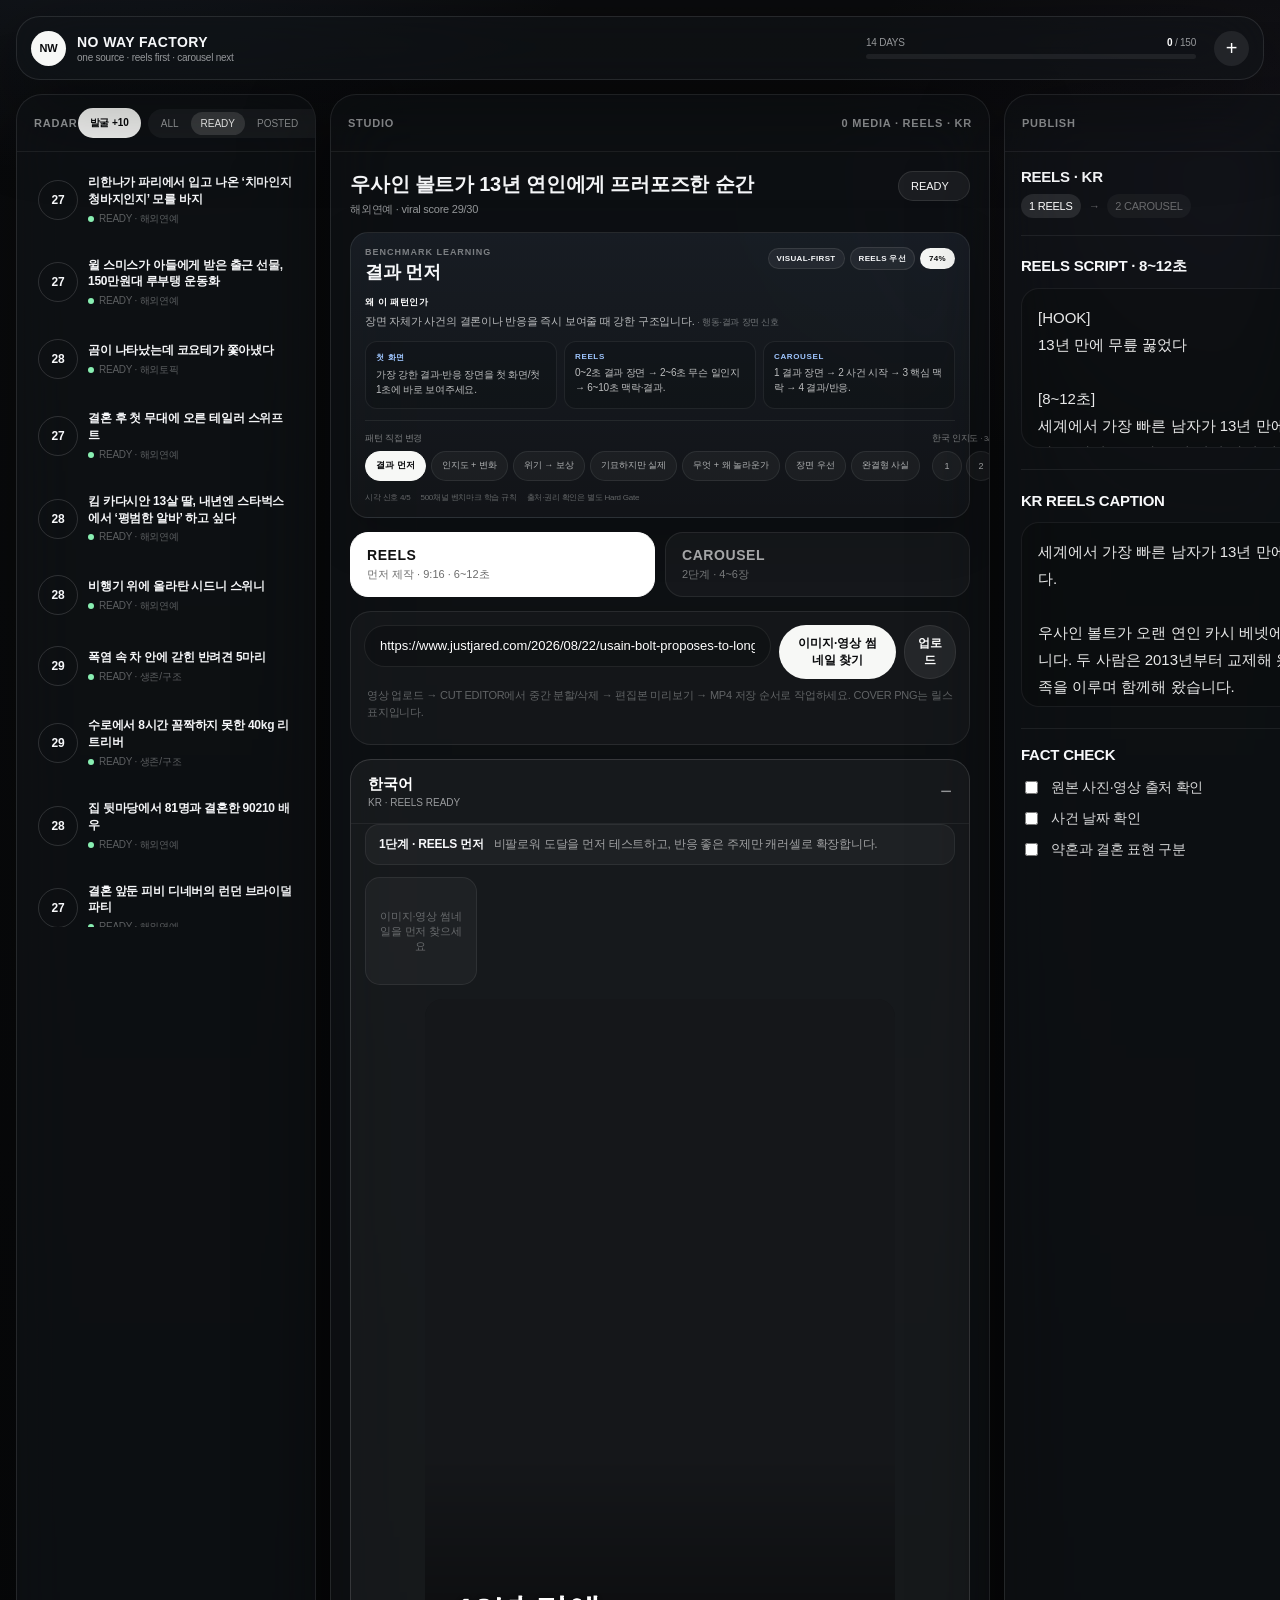
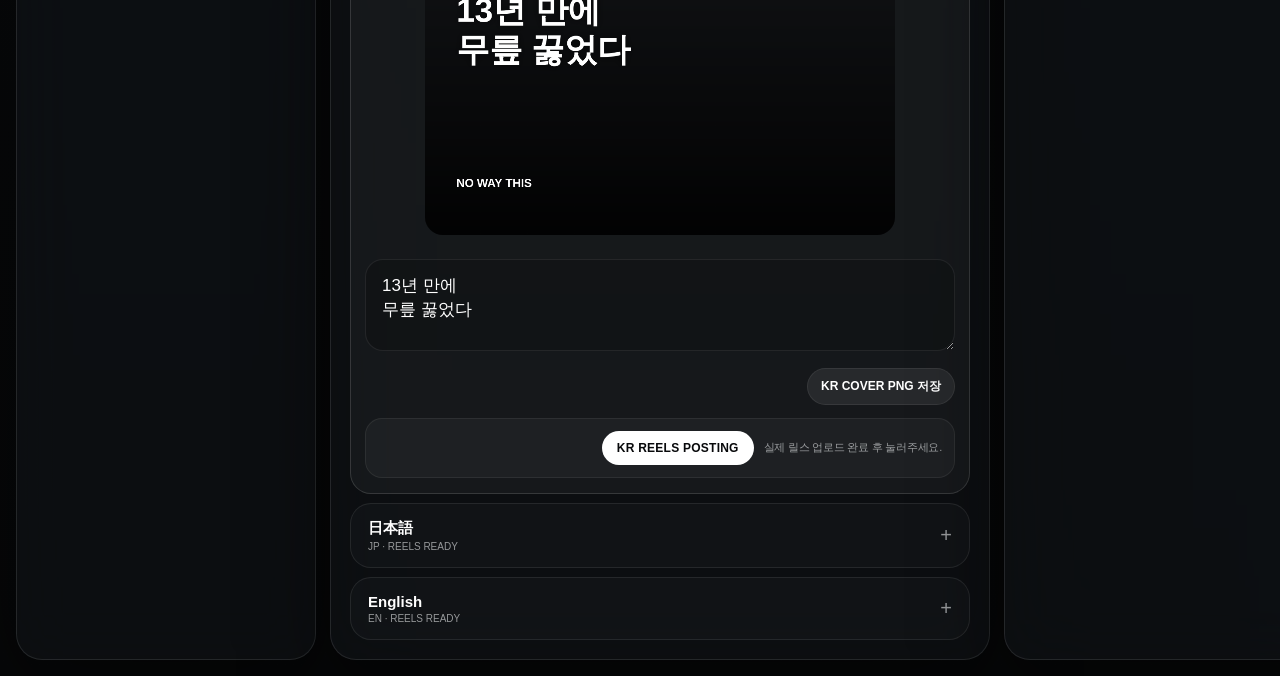
==== commit a3eaa560: "Load benchmark learning advisor" ====
--- a/factory.html
+++ b/factory.html
@@ -16,6 +16,7 @@
 <link rel="stylesheet" href="factory-editor-stable.css?v=20260826-0104">
 <link rel="stylesheet" href="factory-carousel-all.css?v=20260826-0122">
 <link rel="stylesheet" href="factory-mobile-ux.css?v=20260826-0723">
+<link rel="stylesheet" href="factory-benchmark-learning.css?v=20260826-1019">
 </head>
 <body>
 <div class="shell">
@@ -24,5 +25,5 @@
 </div>
 <div id="modal" class="modal"><div class="modal-card glass"><div class="modal-head"><h2>새 소재</h2><button class="circle" id="closeModal">×</button></div><div class="form"><label>제목<input id="newTitle" placeholder="무슨 일이 벌어졌는지 한 문장으로"></label><label>기사·원본 URL<input id="newSource" placeholder="https://..."></label><label>KR 헤드라인<textarea id="newKr" placeholder="한국어 · Enter로 줄바꿈"></textarea></label><label>JP 헤드라인<textarea id="newJp" placeholder="日本語 · Enterで改行"></textarea></label><label>EN 헤드라인<textarea id="newEn" placeholder="English · Enter for line breaks"></textarea></label><label>KR 캡션<textarea id="newCapKr" placeholder="권장 350~650자 · 첫줄 훅 → 사건 개요 → 디테일 → 팩트 → CTA"></textarea></label><label>JP 캡션<textarea id="newCapJp" placeholder="推奨 220〜500文字 · hook → context → detail → fact → CTA"></textarea></label><label>EN 캡션<textarea id="newCapEn" placeholder="Recommended 300–700 characters · hook → context → detail → fact → CTA"></textarea></label><div class="form-actions"><button class="primary" id="saveNew">추가하고 미디어 찾기</button></div></div></div></div>
 <input id="fileInput" type="file" accept="image/*,video/*" hidden><div id="toast" class="toast"></div>
-<script src="factory-v2.js?v=20260825-2140"></script><script src="factory-caption.js?v=20260825-2207"></script><script src="factory-posted.js?v=20260825-2255"></script><script src="factory-radar-20260825.js?v=20260825-2228"></script><script src="factory-radar-20260826.js?v=20260826-0757"></script><script src="factory-auto.js?v=20260826-0012"></script><script src="factory-live-radar.js?v=20260826-0356"></script><script src="factory-trash.js?v=20260825-2255"></script><script src="factory-lang3.js?v=20260825-2317"></script><script src="factory-discovery.js?v=20260826-0012"></script><script src="factory-workflow.js?v=20260825-2359"></script><script src="factory-video.js?v=20260826-0024"></script><script src="factory-editor-stable.js?v=20260826-0104"></script><script src="factory-reels-export-stable.js?v=20260826-0104"></script><script src="factory-carousel-all.js?v=20260826-0122"></script><script src="factory-carousel-savefix.js?v=20260826-0122"></script><script src="factory-mobile-ux.js?v=20260826-0723"></script>
+<script src="factory-v2.js?v=20260825-2140"></script><script src="factory-caption.js?v=20260825-2207"></script><script src="factory-posted.js?v=20260825-2255"></script><script src="factory-radar-20260825.js?v=20260825-2228"></script><script src="factory-radar-20260826.js?v=20260826-0757"></script><script src="factory-auto.js?v=20260826-0012"></script><script src="factory-live-radar.js?v=20260826-0356"></script><script src="factory-trash.js?v=20260825-2255"></script><script src="factory-lang3.js?v=20260825-2317"></script><script src="factory-discovery.js?v=20260826-1019"></script><script src="factory-workflow.js?v=20260825-2359"></script><script src="factory-video.js?v=20260826-0024"></script><script src="factory-editor-stable.js?v=20260826-0104"></script><script src="factory-reels-export-stable.js?v=20260826-0104"></script><script src="factory-carousel-all.js?v=20260826-0122"></script><script src="factory-carousel-savefix.js?v=20260826-0122"></script><script src="factory-mobile-ux.js?v=20260826-0723"></script><script src="factory-benchmark-learning.js?v=20260826-1019"></script>
 </body></html>
--- a/factory-benchmark-learning.css
+++ b/factory-benchmark-learning.css
@@ -0,0 +1 @@
+.benchmark-advisor{margin:0 0 14px;padding:14px;border:1px solid rgba(255,255,255,.09);border-radius:18px;background:linear-gradient(180deg,rgba(159,198,255,.07),rgba(255,255,255,.025));box-shadow:0 16px 50px rgba(0,0,0,.18)}.bm-head{display:flex;align-items:flex-start;justify-content:space-between;gap:12px}.bm-head>div:first-child{display:flex;flex-direction:column;gap:3px}.bm-head span{font-size:9px;letter-spacing:.11em;color:rgba(255,255,255,.44);font-weight:800}.bm-head strong{font-size:18px;letter-spacing:-.02em}.bm-badges{display:flex;align-items:center;gap:5px;flex-wrap:wrap;justify-content:flex-end}.bm-badges b,.bm-badges em{font-style:normal;border:1px solid rgba(255,255,255,.09);border-radius:999px;padding:5px 8px;font-size:8px;letter-spacing:.04em}.bm-badges b{background:rgba(255,255,255,.06)}.bm-badges em{background:#f7f8f6;color:#090a0c;font-weight:900}.bm-why{margin:11px 0 0;font-size:11px;line-height:1.65;color:rgba(255,255,255,.7)}.bm-why b{display:block;font-size:9px;color:#fff;margin-bottom:2px;text-transform:uppercase;letter-spacing:.06em}.bm-why small{color:rgba(255,255,255,.38)}.bm-rules{display:grid;grid-template-columns:1fr 1fr 1fr;gap:7px;margin-top:11px}.bm-rules>div{padding:10px;border:1px solid rgba(255,255,255,.07);border-radius:12px;background:rgba(0,0,0,.14)}.bm-rules span{display:block;font-size:8px;font-weight:900;letter-spacing:.08em;color:#9fc6ff;margin-bottom:4px}.bm-rules p{margin:0;font-size:10px;line-height:1.55;color:rgba(255,255,255,.72)}.bm-control{display:grid;grid-template-columns:1fr auto;gap:12px;margin-top:11px;padding-top:11px;border-top:1px solid rgba(255,255,255,.07)}.bm-control>div>span{display:block;font-size:9px;color:rgba(255,255,255,.45);margin-bottom:6px}.bm-patterns{display:flex;gap:5px;overflow-x:auto;padding-bottom:2px;scrollbar-width:none}.bm-patterns::-webkit-scrollbar{display:none}.bm-pattern,.bm-aware{border:1px solid rgba(255,255,255,.08);background:rgba(255,255,255,.04);color:rgba(255,255,255,.65);border-radius:999px;height:30px;padding:0 10px;white-space:nowrap;font-size:9px;cursor:pointer}.bm-pattern.active,.bm-aware.active{background:#f7f8f6;color:#090a0c;border-color:#f7f8f6;font-weight:900}.bm-awareness>div{display:flex;gap:4px}.bm-aware{width:30px;padding:0}.bm-foot{display:flex;gap:10px;flex-wrap:wrap;margin-top:9px}.bm-foot span{font-size:8px;color:rgba(255,255,255,.34)}@media(max-width:760px){.benchmark-advisor{padding:12px;margin-bottom:12px;border-radius:16px}.bm-head{display:block}.bm-badges{justify-content:flex-start;margin-top:7px}.bm-rules{grid-template-columns:1fr}.bm-control{grid-template-columns:1fr}.bm-pattern,.bm-aware{min-height:38px;font-size:10px}.bm-aware{width:38px}.bm-rules>div{padding:11px}.bm-rules p{font-size:11px}.bm-why{font-size:12px}}
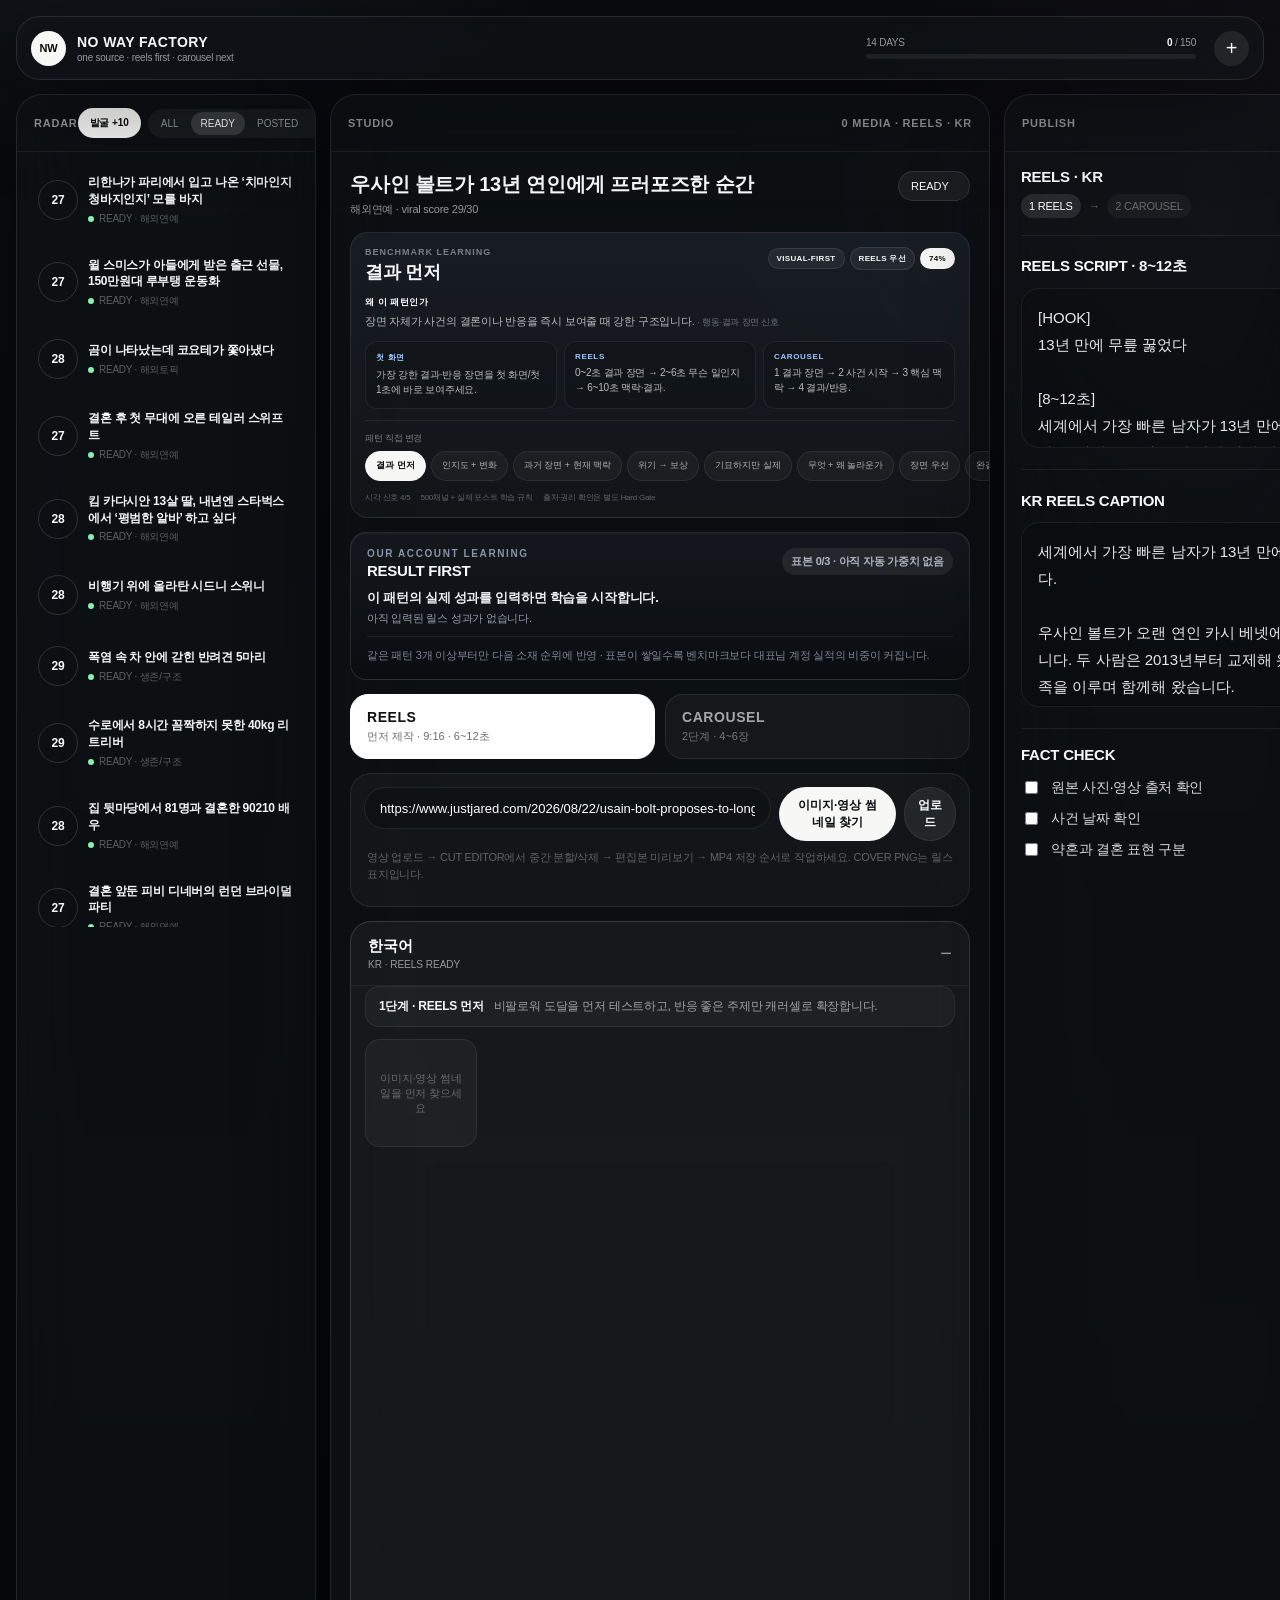
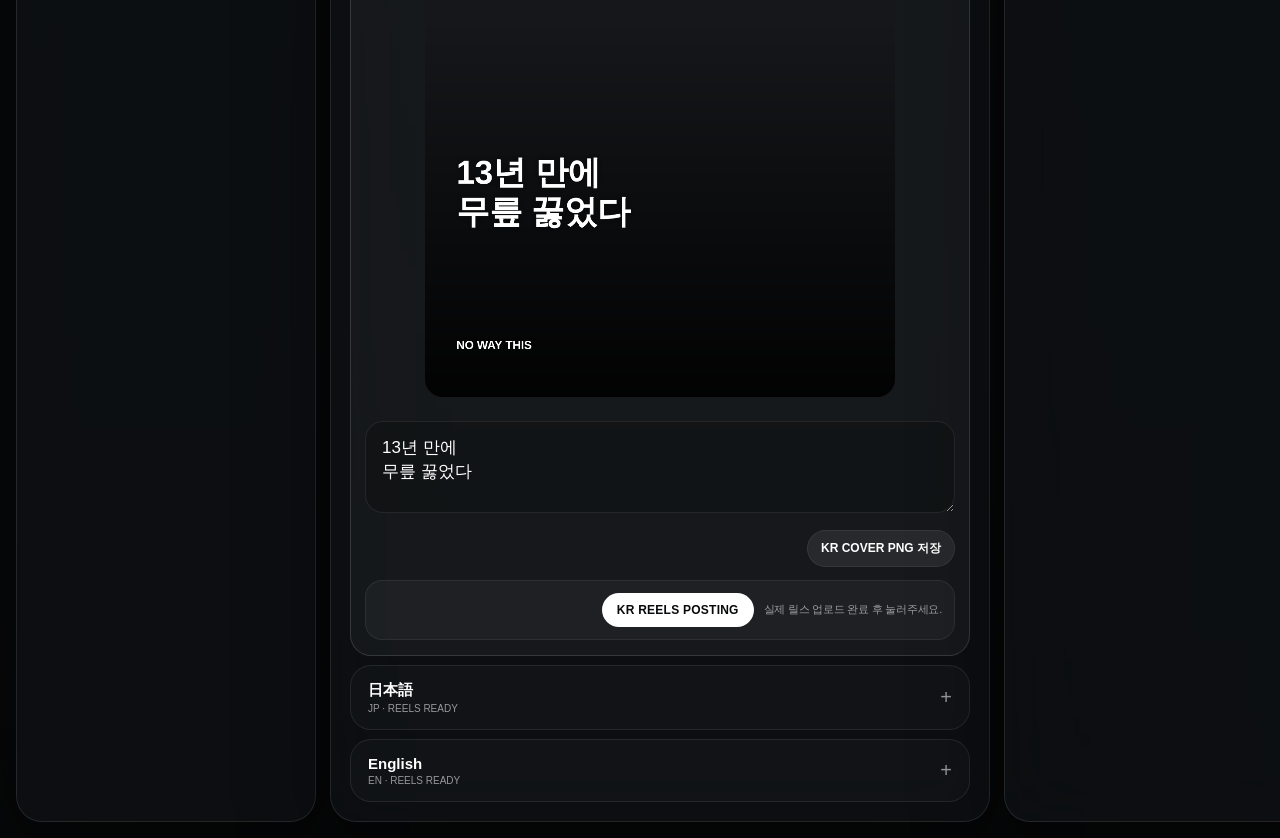
==== commit 91f957dd: "Load archive and own-account learning" ====
--- a/factory.html
+++ b/factory.html
@@ -16,7 +16,8 @@
 <link rel="stylesheet" href="factory-editor-stable.css?v=20260826-0104">
 <link rel="stylesheet" href="factory-carousel-all.css?v=20260826-0122">
 <link rel="stylesheet" href="factory-mobile-ux.css?v=20260826-0723">
-<link rel="stylesheet" href="factory-benchmark-learning.css?v=20260826-1019">
+<link rel="stylesheet" href="factory-benchmark-learning.css?v=20260826-1029">
+<link rel="stylesheet" href="factory-own-learning.css?v=20260826-1029">
 </head>
 <body>
 <div class="shell">
@@ -25,5 +26,5 @@
 </div>
 <div id="modal" class="modal"><div class="modal-card glass"><div class="modal-head"><h2>새 소재</h2><button class="circle" id="closeModal">×</button></div><div class="form"><label>제목<input id="newTitle" placeholder="무슨 일이 벌어졌는지 한 문장으로"></label><label>기사·원본 URL<input id="newSource" placeholder="https://..."></label><label>KR 헤드라인<textarea id="newKr" placeholder="한국어 · Enter로 줄바꿈"></textarea></label><label>JP 헤드라인<textarea id="newJp" placeholder="日本語 · Enterで改行"></textarea></label><label>EN 헤드라인<textarea id="newEn" placeholder="English · Enter for line breaks"></textarea></label><label>KR 캡션<textarea id="newCapKr" placeholder="권장 350~650자 · 첫줄 훅 → 사건 개요 → 디테일 → 팩트 → CTA"></textarea></label><label>JP 캡션<textarea id="newCapJp" placeholder="推奨 220〜500文字 · hook → context → detail → fact → CTA"></textarea></label><label>EN 캡션<textarea id="newCapEn" placeholder="Recommended 300–700 characters · hook → context → detail → fact → CTA"></textarea></label><div class="form-actions"><button class="primary" id="saveNew">추가하고 미디어 찾기</button></div></div></div></div>
 <input id="fileInput" type="file" accept="image/*,video/*" hidden><div id="toast" class="toast"></div>
-<script src="factory-v2.js?v=20260825-2140"></script><script src="factory-caption.js?v=20260825-2207"></script><script src="factory-posted.js?v=20260825-2255"></script><script src="factory-radar-20260825.js?v=20260825-2228"></script><script src="factory-radar-20260826.js?v=20260826-0757"></script><script src="factory-auto.js?v=20260826-0012"></script><script src="factory-live-radar.js?v=20260826-0356"></script><script src="factory-trash.js?v=20260825-2255"></script><script src="factory-lang3.js?v=20260825-2317"></script><script src="factory-discovery.js?v=20260826-1019"></script><script src="factory-workflow.js?v=20260825-2359"></script><script src="factory-video.js?v=20260826-0024"></script><script src="factory-editor-stable.js?v=20260826-0104"></script><script src="factory-reels-export-stable.js?v=20260826-0104"></script><script src="factory-carousel-all.js?v=20260826-0122"></script><script src="factory-carousel-savefix.js?v=20260826-0122"></script><script src="factory-mobile-ux.js?v=20260826-0723"></script><script src="factory-benchmark-learning.js?v=20260826-1019"></script>
+<script src="factory-v2.js?v=20260825-2140"></script><script src="factory-caption.js?v=20260825-2207"></script><script src="factory-posted.js?v=20260825-2255"></script><script src="factory-radar-20260825.js?v=20260825-2228"></script><script src="factory-radar-20260826.js?v=20260826-0757"></script><script src="factory-auto.js?v=20260826-0012"></script><script src="factory-live-radar.js?v=20260826-0356"></script><script src="factory-trash.js?v=20260825-2255"></script><script src="factory-lang3.js?v=20260825-2317"></script><script src="factory-discovery.js?v=20260826-1029"></script><script src="factory-workflow.js?v=20260825-2359"></script><script src="factory-video.js?v=20260826-0024"></script><script src="factory-editor-stable.js?v=20260826-0104"></script><script src="factory-reels-export-stable.js?v=20260826-0104"></script><script src="factory-carousel-all.js?v=20260826-0122"></script><script src="factory-carousel-savefix.js?v=20260826-0122"></script><script src="factory-mobile-ux.js?v=20260826-0723"></script><script src="factory-benchmark-learning.js?v=20260826-1029"></script><script src="factory-own-learning.js?v=20260826-1029"></script>
 </body></html>
--- a/factory-benchmark-learning.css
+++ b/factory-benchmark-learning.css
@@ -1 +1 @@
-.benchmark-advisor{margin:0 0 14px;padding:14px;border:1px solid rgba(255,255,255,.09);border-radius:18px;background:linear-gradient(180deg,rgba(159,198,255,.07),rgba(255,255,255,.025));box-shadow:0 16px 50px rgba(0,0,0,.18)}.bm-head{display:flex;align-items:flex-start;justify-content:space-between;gap:12px}.bm-head>div:first-child{display:flex;flex-direction:column;gap:3px}.bm-head span{font-size:9px;letter-spacing:.11em;color:rgba(255,255,255,.44);font-weight:800}.bm-head strong{font-size:18px;letter-spacing:-.02em}.bm-badges{display:flex;align-items:center;gap:5px;flex-wrap:wrap;justify-content:flex-end}.bm-badges b,.bm-badges em{font-style:normal;border:1px solid rgba(255,255,255,.09);border-radius:999px;padding:5px 8px;font-size:8px;letter-spacing:.04em}.bm-badges b{background:rgba(255,255,255,.06)}.bm-badges em{background:#f7f8f6;color:#090a0c;font-weight:900}.bm-why{margin:11px 0 0;font-size:11px;line-height:1.65;color:rgba(255,255,255,.7)}.bm-why b{display:block;font-size:9px;color:#fff;margin-bottom:2px;text-transform:uppercase;letter-spacing:.06em}.bm-why small{color:rgba(255,255,255,.38)}.bm-rules{display:grid;grid-template-columns:1fr 1fr 1fr;gap:7px;margin-top:11px}.bm-rules>div{padding:10px;border:1px solid rgba(255,255,255,.07);border-radius:12px;background:rgba(0,0,0,.14)}.bm-rules span{display:block;font-size:8px;font-weight:900;letter-spacing:.08em;color:#9fc6ff;margin-bottom:4px}.bm-rules p{margin:0;font-size:10px;line-height:1.55;color:rgba(255,255,255,.72)}.bm-control{display:grid;grid-template-columns:1fr auto;gap:12px;margin-top:11px;padding-top:11px;border-top:1px solid rgba(255,255,255,.07)}.bm-control>div>span{display:block;font-size:9px;color:rgba(255,255,255,.45);margin-bottom:6px}.bm-patterns{display:flex;gap:5px;overflow-x:auto;padding-bottom:2px;scrollbar-width:none}.bm-patterns::-webkit-scrollbar{display:none}.bm-pattern,.bm-aware{border:1px solid rgba(255,255,255,.08);background:rgba(255,255,255,.04);color:rgba(255,255,255,.65);border-radius:999px;height:30px;padding:0 10px;white-space:nowrap;font-size:9px;cursor:pointer}.bm-pattern.active,.bm-aware.active{background:#f7f8f6;color:#090a0c;border-color:#f7f8f6;font-weight:900}.bm-awareness>div{display:flex;gap:4px}.bm-aware{width:30px;padding:0}.bm-foot{display:flex;gap:10px;flex-wrap:wrap;margin-top:9px}.bm-foot span{font-size:8px;color:rgba(255,255,255,.34)}@media(max-width:760px){.benchmark-advisor{padding:12px;margin-bottom:12px;border-radius:16px}.bm-head{display:block}.bm-badges{justify-content:flex-start;margin-top:7px}.bm-rules{grid-template-columns:1fr}.bm-control{grid-template-columns:1fr}.bm-pattern,.bm-aware{min-height:38px;font-size:10px}.bm-aware{width:38px}.bm-rules>div{padding:11px}.bm-rules p{font-size:11px}.bm-why{font-size:12px}}+.benchmark-advisor{margin:0 0 14px;padding:14px;border:1px solid rgba(255,255,255,.09);border-radius:18px;background:linear-gradient(180deg,rgba(159,198,255,.07),rgba(255,255,255,.025));box-shadow:0 16px 50px rgba(0,0,0,.18)}.bm-head{display:flex;align-items:flex-start;justify-content:space-between;gap:12px}.bm-head>div:first-child{display:flex;flex-direction:column;gap:3px}.bm-head span{font-size:9px;letter-spacing:.11em;color:rgba(255,255,255,.44);font-weight:800}.bm-head strong{font-size:18px;letter-spacing:-.02em}.bm-badges{display:flex;align-items:center;gap:5px;flex-wrap:wrap;justify-content:flex-end}.bm-badges b,.bm-badges em{font-style:normal;border:1px solid rgba(255,255,255,.09);border-radius:999px;padding:5px 8px;font-size:8px;letter-spacing:.04em}.bm-badges b{background:rgba(255,255,255,.06)}.bm-badges em{background:#f7f8f6;color:#090a0c;font-weight:900}.bm-why{margin:11px 0 0;font-size:11px;line-height:1.65;color:rgba(255,255,255,.7)}.bm-why b{display:block;font-size:9px;color:#fff;margin-bottom:2px;text-transform:uppercase;letter-spacing:.06em}.bm-why small{color:rgba(255,255,255,.38)}.bm-archive-warning{margin-top:10px;padding:10px 11px;border:1px solid rgba(255,188,87,.25);border-radius:12px;background:rgba(255,164,28,.08);display:grid;gap:3px}.bm-archive-warning b{font-size:9px;letter-spacing:.08em;color:#ffd28c}.bm-archive-warning span{font-size:10px;line-height:1.55;color:rgba(255,232,198,.76);letter-spacing:0}.bm-rules{display:grid;grid-template-columns:1fr 1fr 1fr;gap:7px;margin-top:11px}.bm-rules>div{padding:10px;border:1px solid rgba(255,255,255,.07);border-radius:12px;background:rgba(0,0,0,.14)}.bm-rules span{display:block;font-size:8px;font-weight:900;letter-spacing:.08em;color:#9fc6ff;margin-bottom:4px}.bm-rules p{margin:0;font-size:10px;line-height:1.55;color:rgba(255,255,255,.72)}.bm-control{display:grid;grid-template-columns:1fr auto;gap:12px;margin-top:11px;padding-top:11px;border-top:1px solid rgba(255,255,255,.07)}.bm-control>div>span{display:block;font-size:9px;color:rgba(255,255,255,.45);margin-bottom:6px}.bm-patterns{display:flex;gap:5px;overflow-x:auto;padding-bottom:2px;scrollbar-width:none}.bm-patterns::-webkit-scrollbar{display:none}.bm-pattern,.bm-aware{border:1px solid rgba(255,255,255,.08);background:rgba(255,255,255,.04);color:rgba(255,255,255,.65);border-radius:999px;height:30px;padding:0 10px;white-space:nowrap;font-size:9px;cursor:pointer}.bm-pattern.active,.bm-aware.active{background:#f7f8f6;color:#090a0c;border-color:#f7f8f6;font-weight:900}.bm-awareness>div{display:flex;gap:4px}.bm-aware{width:30px;padding:0}.bm-foot{display:flex;gap:10px;flex-wrap:wrap;margin-top:9px}.bm-foot span{font-size:8px;color:rgba(255,255,255,.34)}@media(max-width:760px){.benchmark-advisor{padding:12px;margin-bottom:12px;border-radius:16px}.bm-head{display:block}.bm-badges{justify-content:flex-start;margin-top:7px}.bm-rules{grid-template-columns:1fr}.bm-control{grid-template-columns:1fr}.bm-pattern,.bm-aware{min-height:38px;font-size:10px}.bm-aware{width:38px}.bm-rules>div{padding:11px}.bm-rules p{font-size:11px}.bm-why{font-size:12px}.bm-archive-warning span{font-size:11px}}
--- a/factory-own-learning.css
+++ b/factory-own-learning.css
@@ -0,0 +1 @@
+.own-learning{margin:14px 0;padding:15px 16px;border:1px solid rgba(255,255,255,.11);border-radius:16px;background:linear-gradient(180deg,rgba(21,24,30,.96),rgba(11,13,17,.96));box-shadow:inset 0 1px rgba(255,255,255,.04)}.ol-head{display:flex;align-items:flex-start;justify-content:space-between;gap:12px}.ol-head>div{display:grid;gap:3px}.ol-head span{font-size:10px;letter-spacing:.16em;color:#8b94a3;font-weight:800}.ol-head strong{font-size:15px;color:#f7f8fa}.ol-head>b{font-size:11px;padding:6px 9px;border-radius:999px;background:#20242c;color:#c9ced8;white-space:nowrap}.ol-head>b.up{background:rgba(38,166,91,.16);color:#79e2a4}.ol-head>b.down{background:rgba(235,87,87,.15);color:#ff9b9b}.ol-head>b.wait{background:rgba(255,255,255,.07);color:#aeb5c0}.ol-main{margin-top:10px;display:grid;gap:4px}.ol-main p{margin:0;color:#eef1f5;font-size:13px;font-weight:750}.ol-main small{color:#949ca9;font-size:11px}.ol-rule{margin-top:10px;padding-top:10px;border-top:1px solid rgba(255,255,255,.07);font-size:11px;line-height:1.55;color:#7f8794}@media(max-width:760px){.own-learning{padding:14px;margin:12px 0}.ol-head{display:grid}.ol-head>b{justify-self:start;white-space:normal}.ol-main p{font-size:12px}.ol-rule{font-size:10.5px}}
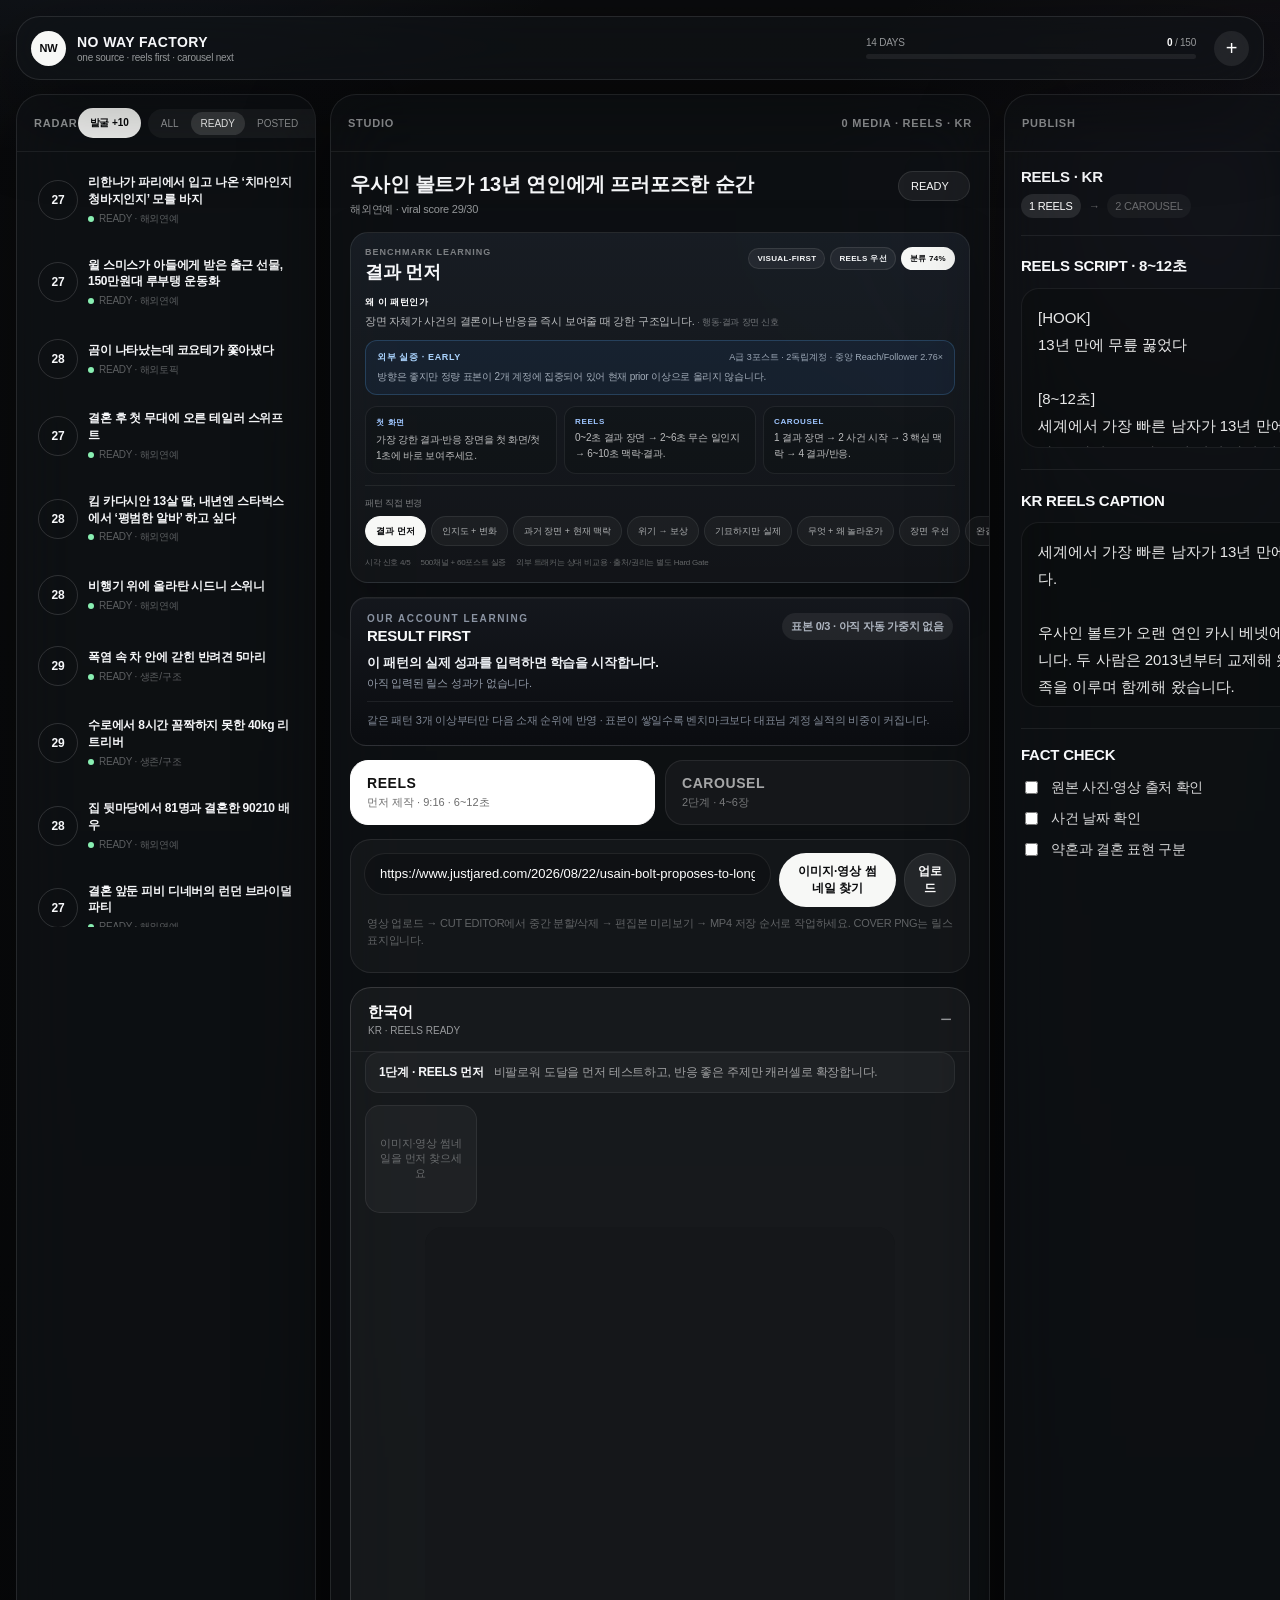
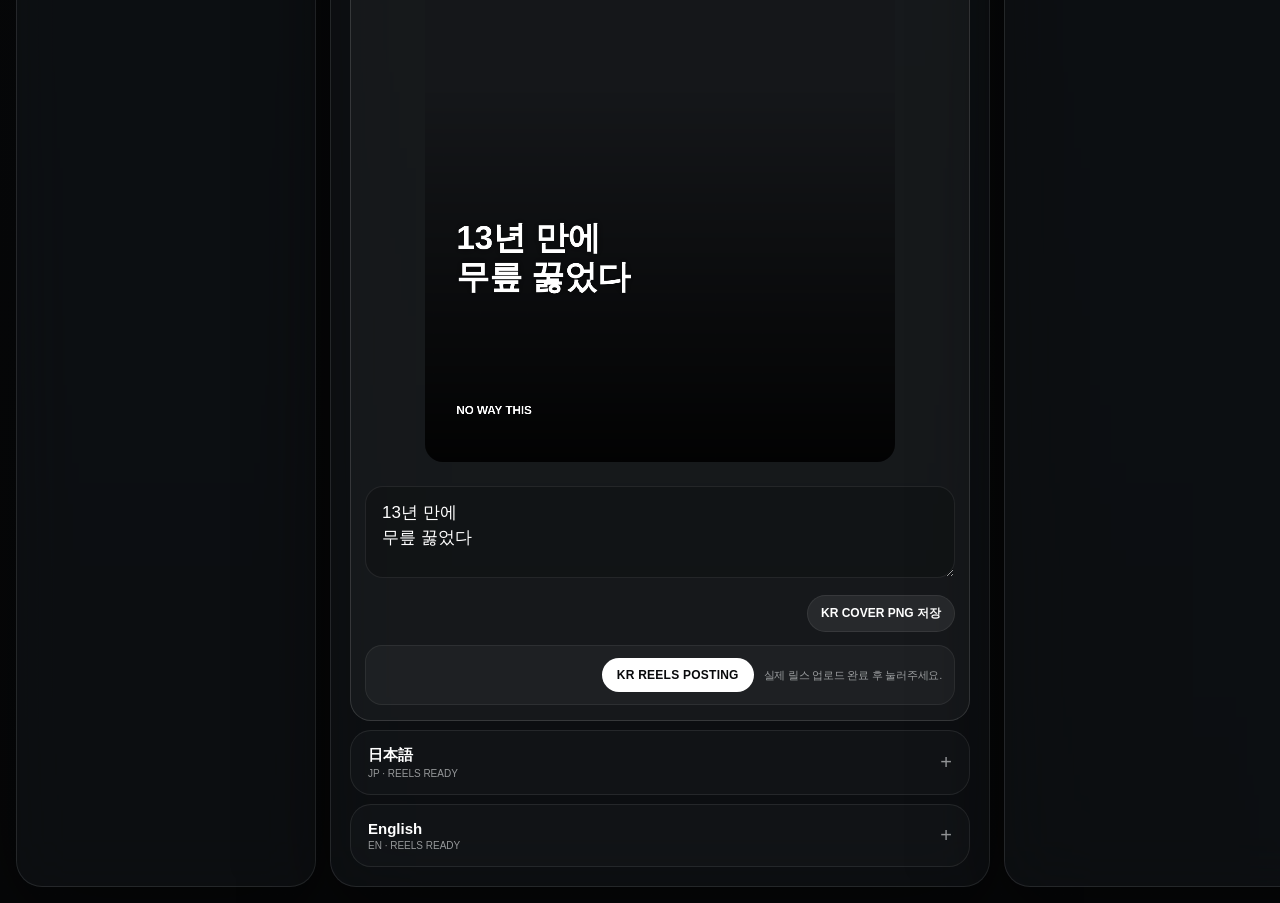
==== commit 303645f5: "Expose empirical pattern evidence in Factory" ====
--- a/factory.html
+++ b/factory.html
@@ -16,7 +16,7 @@
 <link rel="stylesheet" href="factory-editor-stable.css?v=20260826-0104">
 <link rel="stylesheet" href="factory-carousel-all.css?v=20260826-0122">
 <link rel="stylesheet" href="factory-mobile-ux.css?v=20260826-0723">
-<link rel="stylesheet" href="factory-benchmark-learning.css?v=20260826-1029">
+<link rel="stylesheet" href="factory-benchmark-learning.css?v=20260826-1110">
 <link rel="stylesheet" href="factory-own-learning.css?v=20260826-1029">
 </head>
 <body>
@@ -26,5 +26,5 @@
 </div>
 <div id="modal" class="modal"><div class="modal-card glass"><div class="modal-head"><h2>새 소재</h2><button class="circle" id="closeModal">×</button></div><div class="form"><label>제목<input id="newTitle" placeholder="무슨 일이 벌어졌는지 한 문장으로"></label><label>기사·원본 URL<input id="newSource" placeholder="https://..."></label><label>KR 헤드라인<textarea id="newKr" placeholder="한국어 · Enter로 줄바꿈"></textarea></label><label>JP 헤드라인<textarea id="newJp" placeholder="日本語 · Enterで改行"></textarea></label><label>EN 헤드라인<textarea id="newEn" placeholder="English · Enter for line breaks"></textarea></label><label>KR 캡션<textarea id="newCapKr" placeholder="권장 350~650자 · 첫줄 훅 → 사건 개요 → 디테일 → 팩트 → CTA"></textarea></label><label>JP 캡션<textarea id="newCapJp" placeholder="推奨 220〜500文字 · hook → context → detail → fact → CTA"></textarea></label><label>EN 캡션<textarea id="newCapEn" placeholder="Recommended 300–700 characters · hook → context → detail → fact → CTA"></textarea></label><div class="form-actions"><button class="primary" id="saveNew">추가하고 미디어 찾기</button></div></div></div></div>
 <input id="fileInput" type="file" accept="image/*,video/*" hidden><div id="toast" class="toast"></div>
-<script src="factory-v2.js?v=20260825-2140"></script><script src="factory-caption.js?v=20260825-2207"></script><script src="factory-posted.js?v=20260825-2255"></script><script src="factory-radar-20260825.js?v=20260825-2228"></script><script src="factory-radar-20260826.js?v=20260826-0757"></script><script src="factory-auto.js?v=20260826-0012"></script><script src="factory-live-radar.js?v=20260826-0356"></script><script src="factory-trash.js?v=20260825-2255"></script><script src="factory-lang3.js?v=20260825-2317"></script><script src="factory-discovery.js?v=20260826-1029"></script><script src="factory-workflow.js?v=20260825-2359"></script><script src="factory-video.js?v=20260826-0024"></script><script src="factory-editor-stable.js?v=20260826-0104"></script><script src="factory-reels-export-stable.js?v=20260826-0104"></script><script src="factory-carousel-all.js?v=20260826-0122"></script><script src="factory-carousel-savefix.js?v=20260826-0122"></script><script src="factory-mobile-ux.js?v=20260826-0723"></script><script src="factory-benchmark-learning.js?v=20260826-1029"></script><script src="factory-own-learning.js?v=20260826-1029"></script>
+<script src="factory-v2.js?v=20260825-2140"></script><script src="factory-caption.js?v=20260825-2207"></script><script src="factory-posted.js?v=20260825-2255"></script><script src="factory-radar-20260825.js?v=20260825-2228"></script><script src="factory-radar-20260826.js?v=20260826-0757"></script><script src="factory-auto.js?v=20260826-0012"></script><script src="factory-live-radar.js?v=20260826-0356"></script><script src="factory-trash.js?v=20260825-2255"></script><script src="factory-lang3.js?v=20260825-2317"></script><script src="factory-discovery.js?v=20260826-1029"></script><script src="factory-workflow.js?v=20260825-2359"></script><script src="factory-video.js?v=20260826-0024"></script><script src="factory-editor-stable.js?v=20260826-0104"></script><script src="factory-reels-export-stable.js?v=20260826-0104"></script><script src="factory-carousel-all.js?v=20260826-0122"></script><script src="factory-carousel-savefix.js?v=20260826-0122"></script><script src="factory-mobile-ux.js?v=20260826-0723"></script><script src="factory-benchmark-learning.js?v=20260826-1110"></script><script src="factory-own-learning.js?v=20260826-1029"></script><script src="factory-korea-celeb-gate.js?v=20260826-1058"></script>
 </body></html>
--- a/factory-benchmark-learning.css
+++ b/factory-benchmark-learning.css
@@ -1 +1 @@
-.benchmark-advisor{margin:0 0 14px;padding:14px;border:1px solid rgba(255,255,255,.09);border-radius:18px;background:linear-gradient(180deg,rgba(159,198,255,.07),rgba(255,255,255,.025));box-shadow:0 16px 50px rgba(0,0,0,.18)}.bm-head{display:flex;align-items:flex-start;justify-content:space-between;gap:12px}.bm-head>div:first-child{display:flex;flex-direction:column;gap:3px}.bm-head span{font-size:9px;letter-spacing:.11em;color:rgba(255,255,255,.44);font-weight:800}.bm-head strong{font-size:18px;letter-spacing:-.02em}.bm-badges{display:flex;align-items:center;gap:5px;flex-wrap:wrap;justify-content:flex-end}.bm-badges b,.bm-badges em{font-style:normal;border:1px solid rgba(255,255,255,.09);border-radius:999px;padding:5px 8px;font-size:8px;letter-spacing:.04em}.bm-badges b{background:rgba(255,255,255,.06)}.bm-badges em{background:#f7f8f6;color:#090a0c;font-weight:900}.bm-why{margin:11px 0 0;font-size:11px;line-height:1.65;color:rgba(255,255,255,.7)}.bm-why b{display:block;font-size:9px;color:#fff;margin-bottom:2px;text-transform:uppercase;letter-spacing:.06em}.bm-why small{color:rgba(255,255,255,.38)}.bm-archive-warning{margin-top:10px;padding:10px 11px;border:1px solid rgba(255,188,87,.25);border-radius:12px;background:rgba(255,164,28,.08);display:grid;gap:3px}.bm-archive-warning b{font-size:9px;letter-spacing:.08em;color:#ffd28c}.bm-archive-warning span{font-size:10px;line-height:1.55;color:rgba(255,232,198,.76);letter-spacing:0}.bm-rules{display:grid;grid-template-columns:1fr 1fr 1fr;gap:7px;margin-top:11px}.bm-rules>div{padding:10px;border:1px solid rgba(255,255,255,.07);border-radius:12px;background:rgba(0,0,0,.14)}.bm-rules span{display:block;font-size:8px;font-weight:900;letter-spacing:.08em;color:#9fc6ff;margin-bottom:4px}.bm-rules p{margin:0;font-size:10px;line-height:1.55;color:rgba(255,255,255,.72)}.bm-control{display:grid;grid-template-columns:1fr auto;gap:12px;margin-top:11px;padding-top:11px;border-top:1px solid rgba(255,255,255,.07)}.bm-control>div>span{display:block;font-size:9px;color:rgba(255,255,255,.45);margin-bottom:6px}.bm-patterns{display:flex;gap:5px;overflow-x:auto;padding-bottom:2px;scrollbar-width:none}.bm-patterns::-webkit-scrollbar{display:none}.bm-pattern,.bm-aware{border:1px solid rgba(255,255,255,.08);background:rgba(255,255,255,.04);color:rgba(255,255,255,.65);border-radius:999px;height:30px;padding:0 10px;white-space:nowrap;font-size:9px;cursor:pointer}.bm-pattern.active,.bm-aware.active{background:#f7f8f6;color:#090a0c;border-color:#f7f8f6;font-weight:900}.bm-awareness>div{display:flex;gap:4px}.bm-aware{width:30px;padding:0}.bm-foot{display:flex;gap:10px;flex-wrap:wrap;margin-top:9px}.bm-foot span{font-size:8px;color:rgba(255,255,255,.34)}@media(max-width:760px){.benchmark-advisor{padding:12px;margin-bottom:12px;border-radius:16px}.bm-head{display:block}.bm-badges{justify-content:flex-start;margin-top:7px}.bm-rules{grid-template-columns:1fr}.bm-control{grid-template-columns:1fr}.bm-pattern,.bm-aware{min-height:38px;font-size:10px}.bm-aware{width:38px}.bm-rules>div{padding:11px}.bm-rules p{font-size:11px}.bm-why{font-size:12px}.bm-archive-warning span{font-size:11px}}+.benchmark-advisor{margin:0 0 14px;padding:14px;border:1px solid rgba(255,255,255,.09);border-radius:18px;background:linear-gradient(180deg,rgba(159,198,255,.07),rgba(255,255,255,.025));box-shadow:0 16px 50px rgba(0,0,0,.18)}.bm-head{display:flex;align-items:flex-start;justify-content:space-between;gap:12px}.bm-head>div:first-child{display:flex;flex-direction:column;gap:3px}.bm-head span{font-size:9px;letter-spacing:.11em;color:rgba(255,255,255,.44);font-weight:800}.bm-head strong{font-size:18px;letter-spacing:-.02em}.bm-badges{display:flex;align-items:center;gap:5px;flex-wrap:wrap;justify-content:flex-end}.bm-badges b,.bm-badges em{font-style:normal;border:1px solid rgba(255,255,255,.09);border-radius:999px;padding:5px 8px;font-size:8px;letter-spacing:.04em}.bm-badges b{background:rgba(255,255,255,.06)}.bm-badges em{background:#f7f8f6;color:#090a0c;font-weight:900}.bm-why{margin:11px 0 0;font-size:11px;line-height:1.65;color:rgba(255,255,255,.7)}.bm-why b{display:block;font-size:9px;color:#fff;margin-bottom:2px;text-transform:uppercase;letter-spacing:.06em}.bm-why small{color:rgba(255,255,255,.38)}.bm-evidence{margin-top:10px;padding:10px 11px;border:1px solid rgba(93,178,255,.22);border-radius:12px;background:rgba(62,143,255,.07)}.bm-evidence>div{display:flex;align-items:center;justify-content:space-between;gap:10px}.bm-evidence b{font-size:9px;letter-spacing:.07em;color:#acd5ff}.bm-evidence span{font-size:9px;letter-spacing:0;color:rgba(226,239,255,.66);text-align:right}.bm-evidence p{margin:5px 0 0;font-size:10px;line-height:1.55;color:rgba(229,239,251,.68)}.bm-archive-warning{margin-top:10px;padding:10px 11px;border:1px solid rgba(255,188,87,.25);border-radius:12px;background:rgba(255,164,28,.08);display:grid;gap:3px}.bm-archive-warning b{font-size:9px;letter-spacing:.08em;color:#ffd28c}.bm-archive-warning span{font-size:10px;line-height:1.55;color:rgba(255,232,198,.76);letter-spacing:0}.bm-rules{display:grid;grid-template-columns:1fr 1fr 1fr;gap:7px;margin-top:11px}.bm-rules>div{padding:10px;border:1px solid rgba(255,255,255,.07);border-radius:12px;background:rgba(0,0,0,.14)}.bm-rules span{display:block;font-size:8px;font-weight:900;letter-spacing:.08em;color:#9fc6ff;margin-bottom:4px}.bm-rules p{margin:0;font-size:10px;line-height:1.55;color:rgba(255,255,255,.72)}.bm-control{display:grid;grid-template-columns:1fr auto;gap:12px;margin-top:11px;padding-top:11px;border-top:1px solid rgba(255,255,255,.07)}.bm-control>div>span{display:block;font-size:9px;color:rgba(255,255,255,.45);margin-bottom:6px}.bm-patterns{display:flex;gap:5px;overflow-x:auto;padding-bottom:2px;scrollbar-width:none}.bm-patterns::-webkit-scrollbar{display:none}.bm-pattern,.bm-aware{border:1px solid rgba(255,255,255,.08);background:rgba(255,255,255,.04);color:rgba(255,255,255,.65);border-radius:999px;height:30px;padding:0 10px;white-space:nowrap;font-size:9px;cursor:pointer}.bm-pattern.active,.bm-aware.active{background:#f7f8f6;color:#090a0c;border-color:#f7f8f6;font-weight:900}.bm-awareness>div{display:flex;gap:4px}.bm-aware{width:30px;padding:0}.bm-foot{display:flex;gap:10px;flex-wrap:wrap;margin-top:9px}.bm-foot span{font-size:8px;color:rgba(255,255,255,.34)}@media(max-width:760px){.benchmark-advisor{padding:12px;margin-bottom:12px;border-radius:16px}.bm-head{display:block}.bm-badges{justify-content:flex-start;margin-top:7px}.bm-evidence>div{display:grid;gap:3px}.bm-evidence span{text-align:left;font-size:10px}.bm-evidence p{font-size:11px}.bm-rules{grid-template-columns:1fr}.bm-control{grid-template-columns:1fr}.bm-pattern,.bm-aware{min-height:38px;font-size:10px}.bm-aware{width:38px}.bm-rules>div{padding:11px}.bm-rules p{font-size:11px}.bm-why{font-size:12px}.bm-archive-warning span{font-size:11px}}
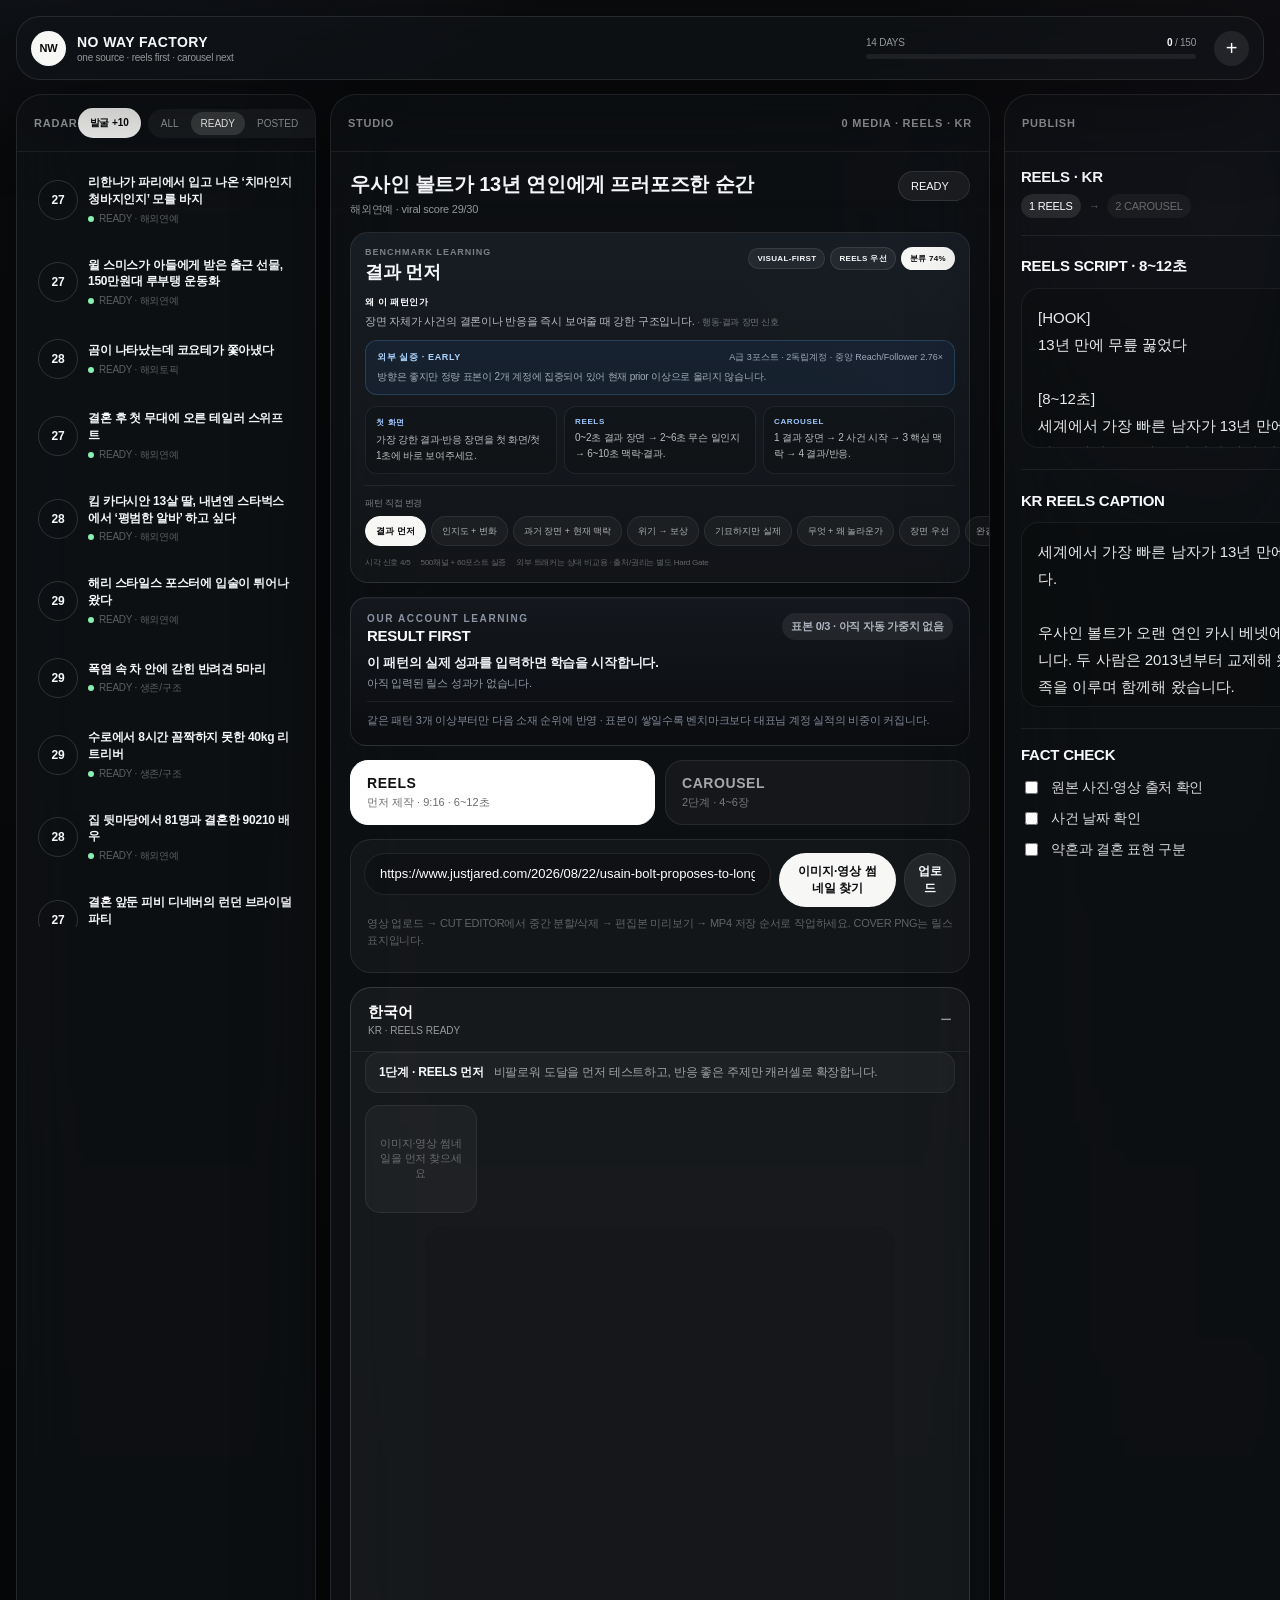
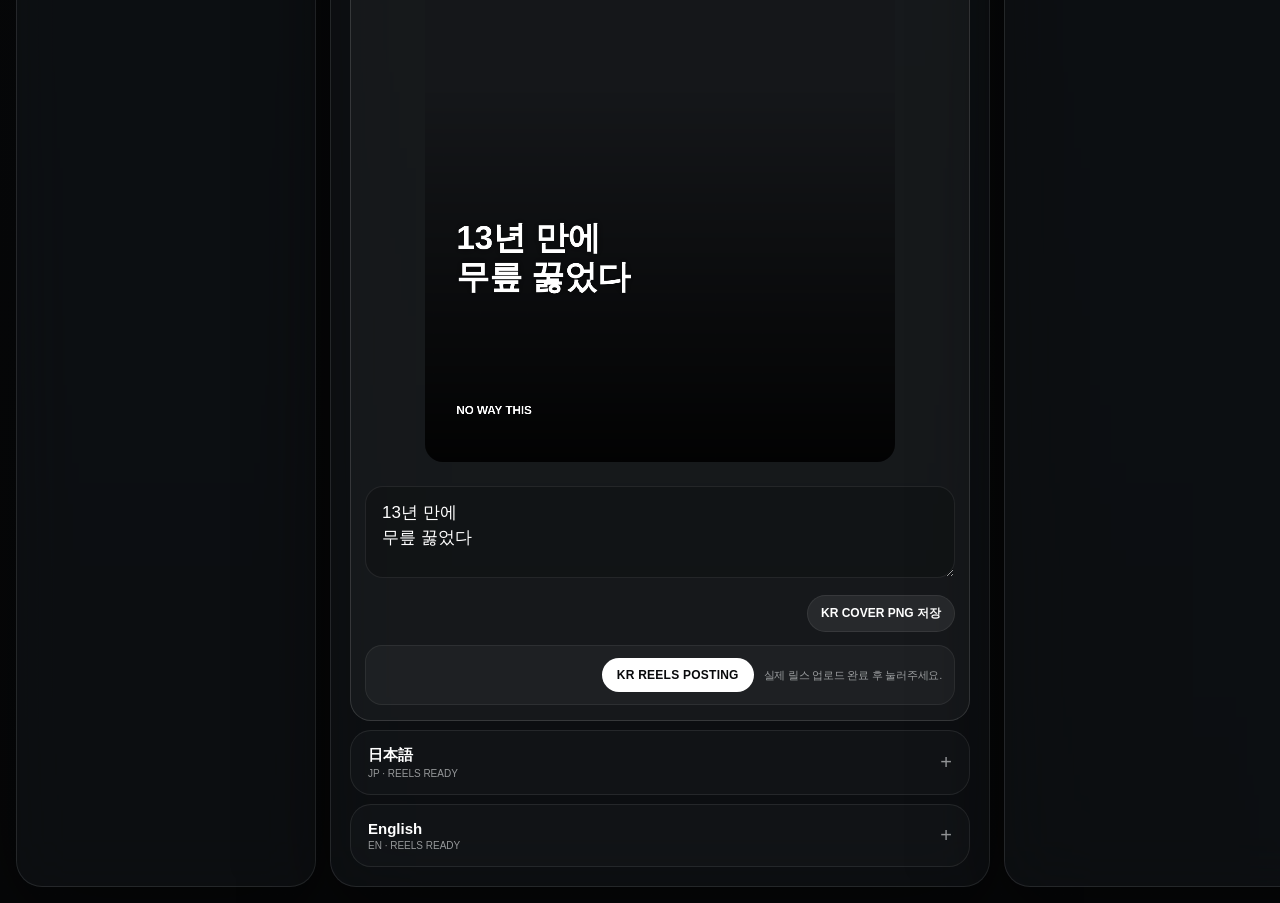
==== commit 20a07f32: "Refresh radar and Korea celeb gate assets" ====
--- a/factory.html
+++ b/factory.html
@@ -18,6 +18,7 @@
 <link rel="stylesheet" href="factory-mobile-ux.css?v=20260826-0723">
 <link rel="stylesheet" href="factory-benchmark-learning.css?v=20260826-1110">
 <link rel="stylesheet" href="factory-own-learning.css?v=20260826-1029">
+<link rel="stylesheet" href="factory-mobile-pro.css?v=20260826-1510">
 </head>
 <body>
 <div class="shell">
@@ -26,5 +27,5 @@
 </div>
 <div id="modal" class="modal"><div class="modal-card glass"><div class="modal-head"><h2>새 소재</h2><button class="circle" id="closeModal">×</button></div><div class="form"><label>제목<input id="newTitle" placeholder="무슨 일이 벌어졌는지 한 문장으로"></label><label>기사·원본 URL<input id="newSource" placeholder="https://..."></label><label>KR 헤드라인<textarea id="newKr" placeholder="한국어 · Enter로 줄바꿈"></textarea></label><label>JP 헤드라인<textarea id="newJp" placeholder="日本語 · Enterで改行"></textarea></label><label>EN 헤드라인<textarea id="newEn" placeholder="English · Enter for line breaks"></textarea></label><label>KR 캡션<textarea id="newCapKr" placeholder="권장 350~650자 · 첫줄 훅 → 사건 개요 → 디테일 → 팩트 → CTA"></textarea></label><label>JP 캡션<textarea id="newCapJp" placeholder="推奨 220〜500文字 · hook → context → detail → fact → CTA"></textarea></label><label>EN 캡션<textarea id="newCapEn" placeholder="Recommended 300–700 characters · hook → context → detail → fact → CTA"></textarea></label><div class="form-actions"><button class="primary" id="saveNew">추가하고 미디어 찾기</button></div></div></div></div>
 <input id="fileInput" type="file" accept="image/*,video/*" hidden><div id="toast" class="toast"></div>
-<script src="factory-v2.js?v=20260825-2140"></script><script src="factory-caption.js?v=20260825-2207"></script><script src="factory-posted.js?v=20260825-2255"></script><script src="factory-radar-20260825.js?v=20260825-2228"></script><script src="factory-radar-20260826.js?v=20260826-0757"></script><script src="factory-auto.js?v=20260826-0012"></script><script src="factory-live-radar.js?v=20260826-0356"></script><script src="factory-trash.js?v=20260825-2255"></script><script src="factory-lang3.js?v=20260825-2317"></script><script src="factory-discovery.js?v=20260826-1029"></script><script src="factory-workflow.js?v=20260825-2359"></script><script src="factory-video.js?v=20260826-0024"></script><script src="factory-editor-stable.js?v=20260826-0104"></script><script src="factory-reels-export-stable.js?v=20260826-0104"></script><script src="factory-carousel-all.js?v=20260826-0122"></script><script src="factory-carousel-savefix.js?v=20260826-0122"></script><script src="factory-mobile-ux.js?v=20260826-0723"></script><script src="factory-benchmark-learning.js?v=20260826-1110"></script><script src="factory-own-learning.js?v=20260826-1029"></script><script src="factory-korea-celeb-gate.js?v=20260826-1058"></script>
+<script src="factory-v2.js?v=20260825-2140"></script><script src="factory-caption.js?v=20260825-2207"></script><script src="factory-posted.js?v=20260825-2255"></script><script src="factory-radar-20260825.js?v=20260825-2228"></script><script src="factory-radar-20260826.js?v=20260826-1758"></script><script src="factory-auto.js?v=20260826-0012"></script><script src="factory-live-radar.js?v=20260826-0356"></script><script src="factory-trash.js?v=20260825-2255"></script><script src="factory-lang3.js?v=20260825-2317"></script><script src="factory-discovery.js?v=20260826-1029"></script><script src="factory-workflow.js?v=20260825-2359"></script><script src="factory-video.js?v=20260826-0024"></script><script src="factory-editor-stable.js?v=20260826-0104"></script><script src="factory-reels-export-stable.js?v=20260826-0104"></script><script src="factory-carousel-all.js?v=20260826-0122"></script><script src="factory-carousel-savefix.js?v=20260826-0122"></script><script src="factory-mobile-ux.js?v=20260826-0723"></script><script src="factory-benchmark-learning.js?v=20260826-1110"></script><script src="factory-own-learning.js?v=20260826-1029"></script><script src="factory-korea-celeb-gate.js?v=20260826-1758"></script><script src="factory-mobile-pro.js?v=20260826-1510"></script>
 </body></html>
--- a/factory-mobile-pro.css
+++ b/factory-mobile-pro.css
@@ -0,0 +1,29 @@
+/* NO WAY FACTORY · mobile production UX */
+.mobile-pro-nav,.mobile-lang-tabs,.mobile-slide-tabs,.mobile-pro-dock,.mobile-autosave{display:none}
+@media(max-width:900px),(pointer:coarse){
+:root{--m-safe:env(safe-area-inset-bottom);--m-card:#141619;--m-line:rgba(255,255,255,.10)}
+body{overflow-x:hidden}.shell{padding-bottom:calc(92px + var(--m-safe))}.studio-panel,.publish-panel{scroll-margin-top:118px}
+.top{z-index:60}.brand h1{font-size:12px}.top .quota{display:none!important}
+.mobile-pro-nav{display:grid;position:sticky;top:64px;z-index:55;grid-template-columns:repeat(4,1fr);gap:4px;margin:0 0 9px;padding:4px;border:1px solid var(--m-line);border-radius:15px;background:rgba(12,14,17,.94);backdrop-filter:blur(22px);-webkit-backdrop-filter:blur(22px)}
+.mobile-pro-nav button{min-height:43px;border:0;border-radius:11px;background:transparent;color:rgba(255,255,255,.54);font-size:11px;font-weight:800}.mobile-pro-nav button.active{background:#fff;color:#0b0c0e}.mobile-pro-nav button b{display:block;font-size:9px;margin-bottom:2px;opacity:.62}
+.mobile-autosave{display:flex;align-items:center;gap:5px;color:#89efb2;font-size:9px;font-weight:800}.mobile-autosave:before{content:'';width:6px;height:6px;border-radius:50%;background:#89efb2;box-shadow:0 0 12px rgba(137,239,178,.65)}
+.language-accordion{border:0!important;background:transparent!important}.mobile-lang-tabs{display:grid;position:sticky;top:116px;z-index:50;grid-template-columns:repeat(3,1fr);gap:5px;margin:8px 0 10px;padding:4px;border:1px solid var(--m-line);border-radius:14px;background:rgba(16,18,21,.95);backdrop-filter:blur(18px);-webkit-backdrop-filter:blur(18px)}
+.mobile-lang-tabs button{min-height:42px;border:0;border-radius:10px;background:transparent;color:rgba(255,255,255,.52);font-size:11px;font-weight:850}.mobile-lang-tabs button.active{background:rgba(255,255,255,.13);color:#fff}.mobile-lang-tabs button span{display:block;font-size:8px;font-weight:650;opacity:.55;margin-top:1px}
+.lang-acc-item:not(.open){display:none!important}.lang-acc-head{display:none!important}.lang-body{padding-top:0!important}.lang-hint{display:none!important}
+.source-box{margin-bottom:9px}.source-hint{max-height:34px;overflow:hidden}.source-box:focus-within .source-hint{max-height:none}
+.candidate-grid{padding-bottom:5px}.candidate{min-width:144px!important;width:144px!important;height:128px!important}.candidate-actions button{min-height:40px!important;font-weight:850}
+.carousel-all-editor{margin-top:8px!important}.mobile-flow-guide{display:none!important}.carousel-all-head{margin-bottom:8px!important}.carousel-all-head>div:first-child span{display:none}.carousel-all-head-actions{display:none!important}
+.mobile-slide-tabs{display:flex;position:sticky;top:166px;z-index:48;gap:7px;overflow-x:auto;margin:0 -1px 9px;padding:7px 1px;background:linear-gradient(180deg,rgba(9,10,12,.98),rgba(9,10,12,.91));scrollbar-width:none;-webkit-overflow-scrolling:touch}.mobile-slide-tabs::-webkit-scrollbar{display:none}.mobile-slide-tabs button{position:relative;flex:0 0 58px;height:58px;padding:0;border:1px solid rgba(255,255,255,.10);border-radius:12px;background:#17191c;color:#fff;overflow:hidden}.mobile-slide-tabs button img{width:100%;height:100%;object-fit:cover;display:block;opacity:.64}.mobile-slide-tabs button span{position:absolute;left:4px;top:4px;display:grid;place-items:center;width:20px;height:20px;border-radius:50%;background:rgba(0,0,0,.72);font-size:9px;font-weight:900}.mobile-slide-tabs button.active{outline:2px solid #fff;outline-offset:1px}.mobile-slide-tabs button.active img{opacity:1}
+.carousel-slide-list{display:block!important}.carousel-slide-editor{display:none!important;margin:0!important;border-radius:17px!important}.carousel-slide-editor.mobile-active{display:block!important}.carousel-slide-top{position:relative!important;top:auto!important;border-radius:17px 17px 0 0!important}.carousel-slide-title small{display:none}.carousel-slide-actions button{min-width:42px!important;height:42px!important}.carousel-slide-actions .remove{font-size:0!important}.carousel-slide-actions .remove:after{content:'×';font-size:18px;color:#ffb0b0}
+.carousel-slide-body{padding:9px!important}.carousel-slide-canvas-wrap{border-radius:15px!important;box-shadow:0 14px 40px rgba(0,0,0,.30)}.carousel-preview-tip{font-size:9px!important;color:rgba(255,255,255,.45)!important}.carousel-slide-text{min-height:78px!important;font-size:17px!important;padding:12px 13px!important}
+.carousel-control-group{padding:0!important;overflow:hidden;border-radius:13px!important;background:rgba(255,255,255,.025)!important}.carousel-control-title{min-height:50px;padding:0 12px;cursor:pointer}.carousel-control-title:after{content:'⌄';font-size:16px;color:rgba(255,255,255,.46);transition:.2s}.carousel-control-group.mobile-collapsed>.carousel-control-title:after{transform:rotate(-90deg)}.carousel-control-group>.carousel-control:not(:first-child),.carousel-control-group>.carousel-crop-row{margin:0 12px 11px}.carousel-control-group.mobile-collapsed>*:not(.carousel-control-title){display:none!important}.carousel-control{grid-template-columns:1fr!important}.carousel-control input[type=range]{height:34px!important}.carousel-align button,.carousel-crop-row button{min-height:46px!important;font-size:12px!important}
+.carousel-slide-save{display:none!important}.carousel-all-mode .download-row{display:none!important}
+.publish-panel{border-radius:20px!important}.publish{padding:11px!important}.publish .section{border-radius:15px}.caption{min-height:145px!important}.caption-tip{font-size:10px!important;line-height:1.45}.music{min-height:48px}.checks label{min-height:46px!important}
+.mobile-pro-dock{display:grid;position:fixed;left:7px;right:7px;bottom:calc(6px + var(--m-safe));z-index:190;grid-template-columns:auto 1fr auto;gap:6px;align-items:center;padding:7px;border:1px solid rgba(255,255,255,.14);border-radius:18px;background:rgba(13,15,18,.95);box-shadow:0 22px 70px rgba(0,0,0,.62);backdrop-filter:blur(25px);-webkit-backdrop-filter:blur(25px)}
+.mobile-pro-dock button{min-height:50px;border:0;border-radius:13px;font-size:11px;font-weight:900}.mobile-pro-dock .navbtn{width:50px;background:rgba(255,255,255,.08);color:#fff;font-size:18px}.mobile-pro-dock .savebtn{background:#fff;color:#0b0c0e}.mobile-pro-dock .postbtn{padding:0 13px;background:rgba(255,255,255,.09);color:#fff}.mobile-pro-dock .postbtn.done{color:#89efb2}.mobile-pro-dock small{display:block;font-size:8px;font-weight:700;opacity:.55;margin-top:1px}
+.mobile-carousel-bar{display:none!important}.has-mobile-carousel-bar{padding-bottom:calc(92px + var(--m-safe))!important}.toast{z-index:260!important;bottom:calc(78px + var(--m-safe))!important}
+.photo-fallback{z-index:300!important}.photo-fallback-card{max-height:92vh!important}
+/* Reel mobile editor */
+.reels-workflow .reel-editor,.stable-cut-editor,.reels-editor{border-radius:16px!important}.stable-cut-editor button,.reels-workflow button{min-height:44px}.stable-cut-toolbar,.cut-toolbar{position:sticky;bottom:70px;z-index:45;background:rgba(15,17,20,.94);backdrop-filter:blur(18px);-webkit-backdrop-filter:blur(18px)}
+}
+@media(max-width:390px){.mobile-pro-nav button{font-size:10px}.mobile-slide-tabs button{flex-basis:54px;height:54px}.mobile-pro-dock .postbtn{padding:0 9px;font-size:10px}}
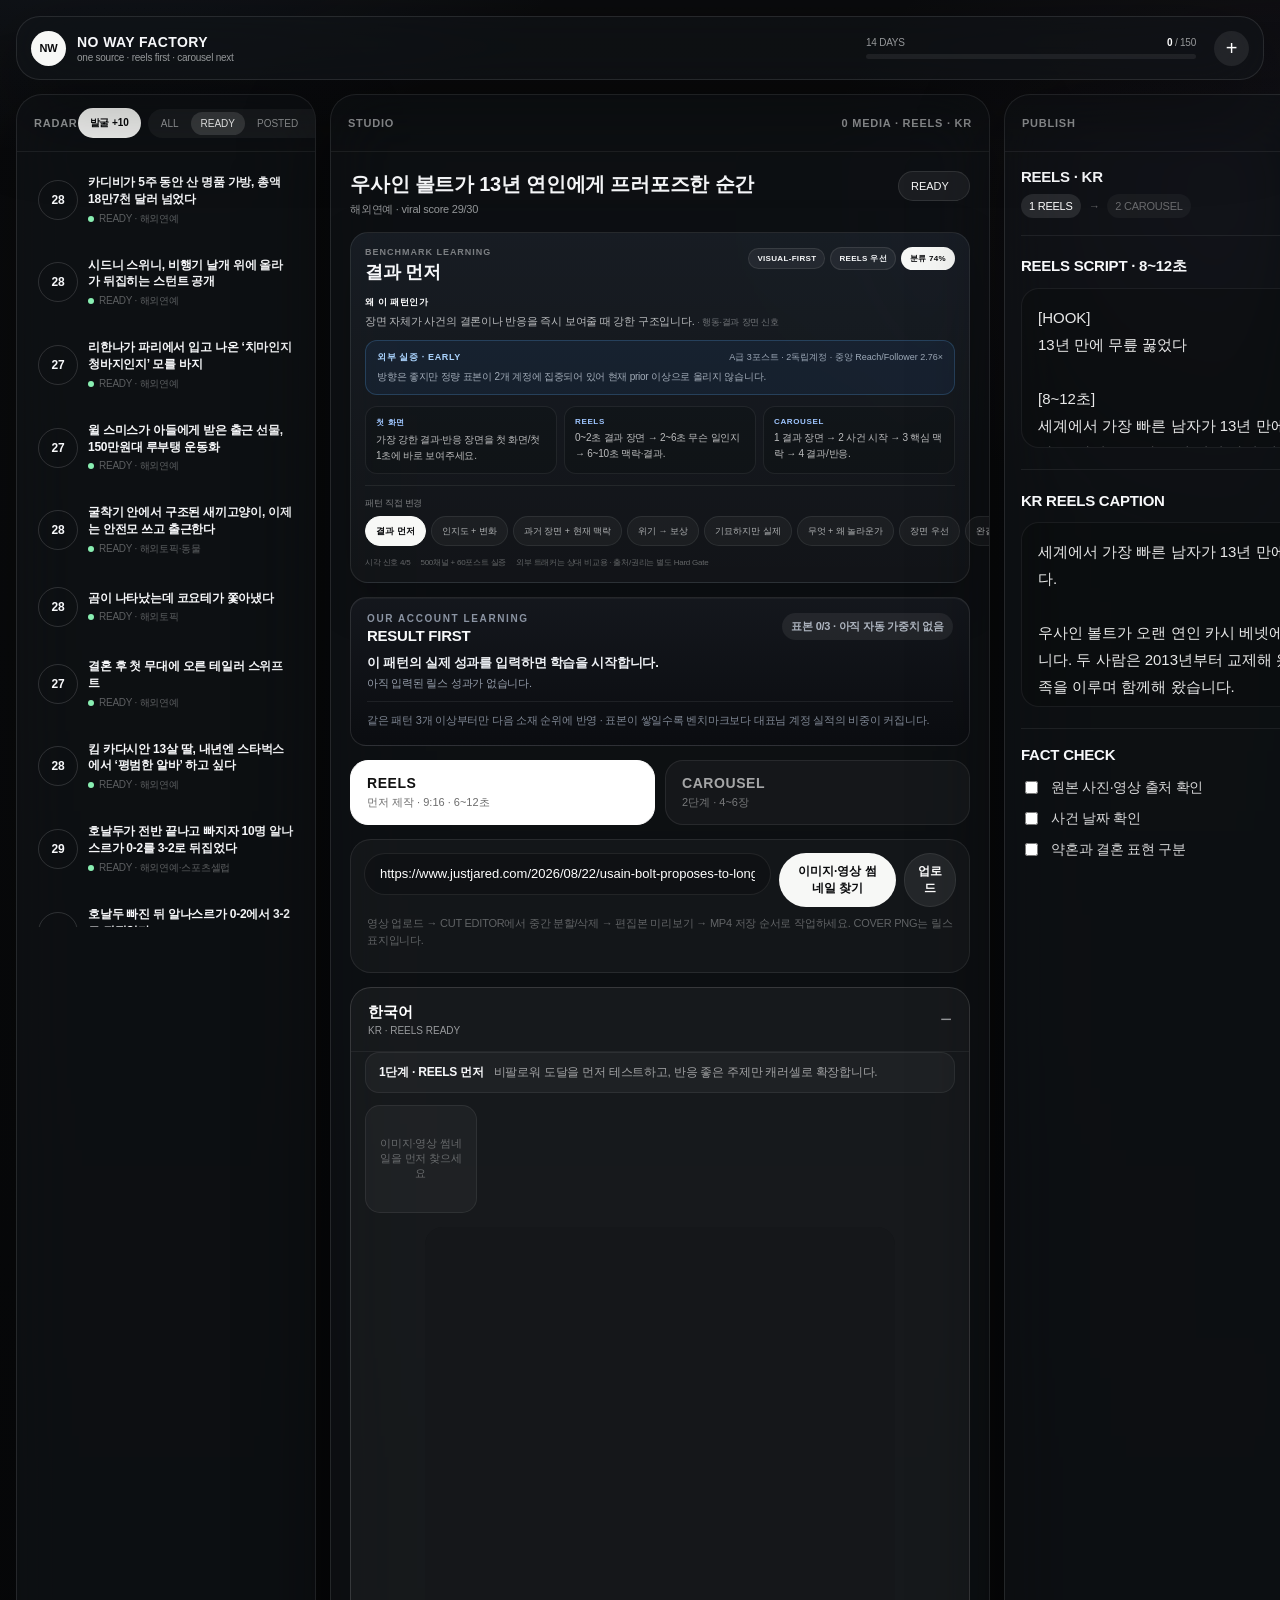
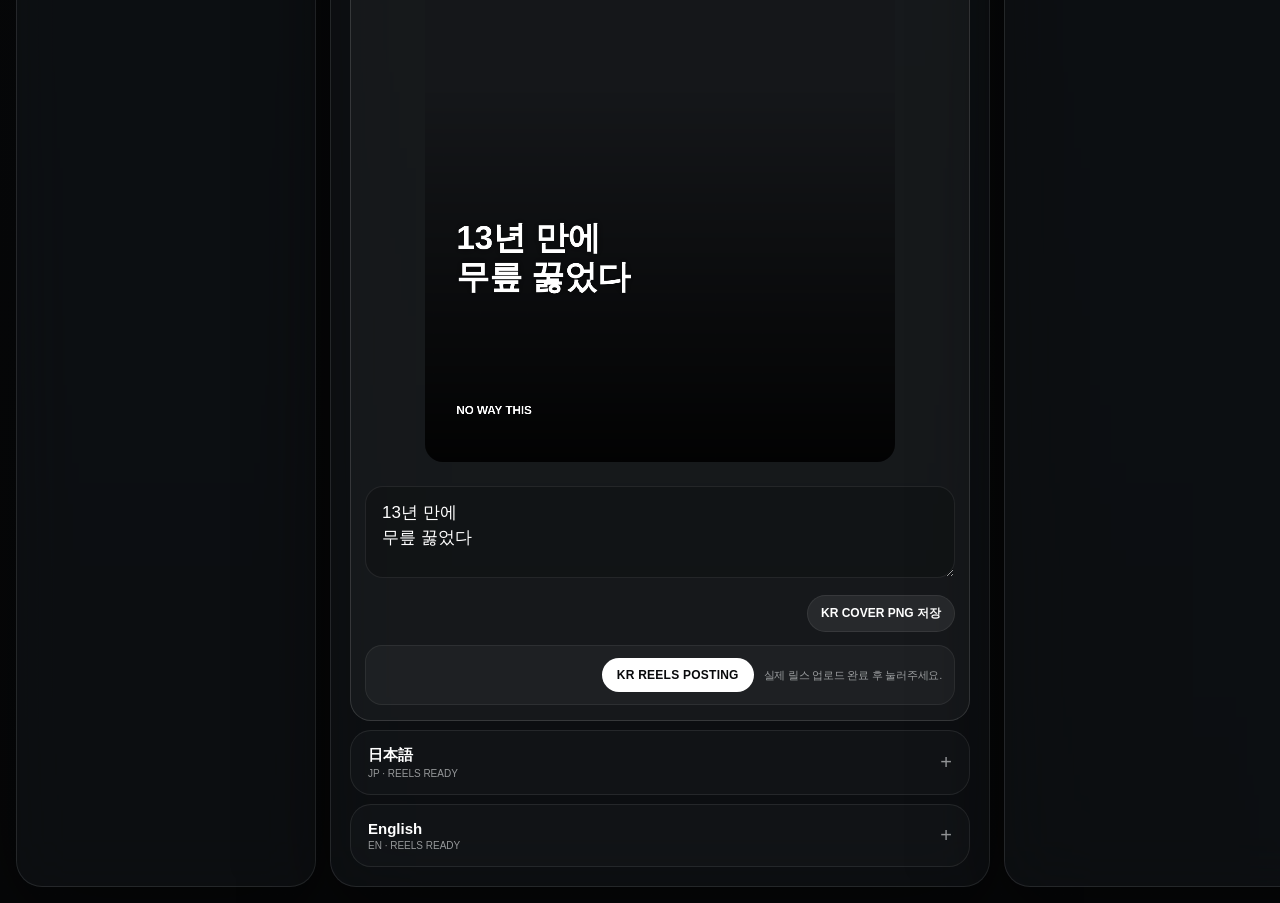
==== commit ba95ff99: "Load Aug 27 viral radar" ====
--- a/factory.html
+++ b/factory.html
@@ -27,5 +27,5 @@
 </div>
 <div id="modal" class="modal"><div class="modal-card glass"><div class="modal-head"><h2>새 소재</h2><button class="circle" id="closeModal">×</button></div><div class="form"><label>제목<input id="newTitle" placeholder="무슨 일이 벌어졌는지 한 문장으로"></label><label>기사·원본 URL<input id="newSource" placeholder="https://..."></label><label>KR 헤드라인<textarea id="newKr" placeholder="한국어 · Enter로 줄바꿈"></textarea></label><label>JP 헤드라인<textarea id="newJp" placeholder="日本語 · Enterで改行"></textarea></label><label>EN 헤드라인<textarea id="newEn" placeholder="English · Enter for line breaks"></textarea></label><label>KR 캡션<textarea id="newCapKr" placeholder="권장 350~650자 · 첫줄 훅 → 사건 개요 → 디테일 → 팩트 → CTA"></textarea></label><label>JP 캡션<textarea id="newCapJp" placeholder="推奨 220〜500文字 · hook → context → detail → fact → CTA"></textarea></label><label>EN 캡션<textarea id="newCapEn" placeholder="Recommended 300–700 characters · hook → context → detail → fact → CTA"></textarea></label><div class="form-actions"><button class="primary" id="saveNew">추가하고 미디어 찾기</button></div></div></div></div>
 <input id="fileInput" type="file" accept="image/*,video/*" hidden><div id="toast" class="toast"></div>
-<script src="factory-v2.js?v=20260825-2140"></script><script src="factory-caption.js?v=20260825-2207"></script><script src="factory-posted.js?v=20260825-2255"></script><script src="factory-radar-20260825.js?v=20260825-2228"></script><script src="factory-radar-20260826.js?v=20260826-1758"></script><script src="factory-auto.js?v=20260826-0012"></script><script src="factory-live-radar.js?v=20260826-0356"></script><script src="factory-trash.js?v=20260825-2255"></script><script src="factory-lang3.js?v=20260825-2317"></script><script src="factory-discovery.js?v=20260826-1029"></script><script src="factory-workflow.js?v=20260825-2359"></script><script src="factory-video.js?v=20260826-0024"></script><script src="factory-editor-stable.js?v=20260826-0104"></script><script src="factory-reels-export-stable.js?v=20260826-0104"></script><script src="factory-carousel-all.js?v=20260826-0122"></script><script src="factory-carousel-savefix.js?v=20260826-0122"></script><script src="factory-mobile-ux.js?v=20260826-0723"></script><script src="factory-benchmark-learning.js?v=20260826-1110"></script><script src="factory-own-learning.js?v=20260826-1029"></script><script src="factory-korea-celeb-gate.js?v=20260826-1758"></script><script src="factory-mobile-pro.js?v=20260826-1510"></script>
+<script src="factory-v2.js?v=20260825-2140"></script><script src="factory-caption.js?v=20260825-2207"></script><script src="factory-posted.js?v=20260825-2255"></script><script src="factory-radar-20260825.js?v=20260825-2228"></script><script src="factory-radar-20260826.js?v=20260826-1758"></script><script src="factory-radar-20260827.js?v=20260827-1004"></script><script src="factory-auto.js?v=20260826-0012"></script><script src="factory-live-radar.js?v=20260826-0356"></script><script src="factory-trash.js?v=20260825-2255"></script><script src="factory-lang3.js?v=20260825-2317"></script><script src="factory-discovery.js?v=20260826-1029"></script><script src="factory-workflow.js?v=20260825-2359"></script><script src="factory-video.js?v=20260826-0024"></script><script src="factory-editor-stable.js?v=20260826-0104"></script><script src="factory-reels-export-stable.js?v=20260826-0104"></script><script src="factory-carousel-all.js?v=20260826-0122"></script><script src="factory-carousel-savefix.js?v=20260826-0122"></script><script src="factory-mobile-ux.js?v=20260826-0723"></script><script src="factory-benchmark-learning.js?v=20260826-1110"></script><script src="factory-own-learning.js?v=20260826-1029"></script><script src="factory-korea-celeb-gate.js?v=20260826-1758"></script><script src="factory-mobile-pro.js?v=20260826-1510"></script>
 </body></html>
